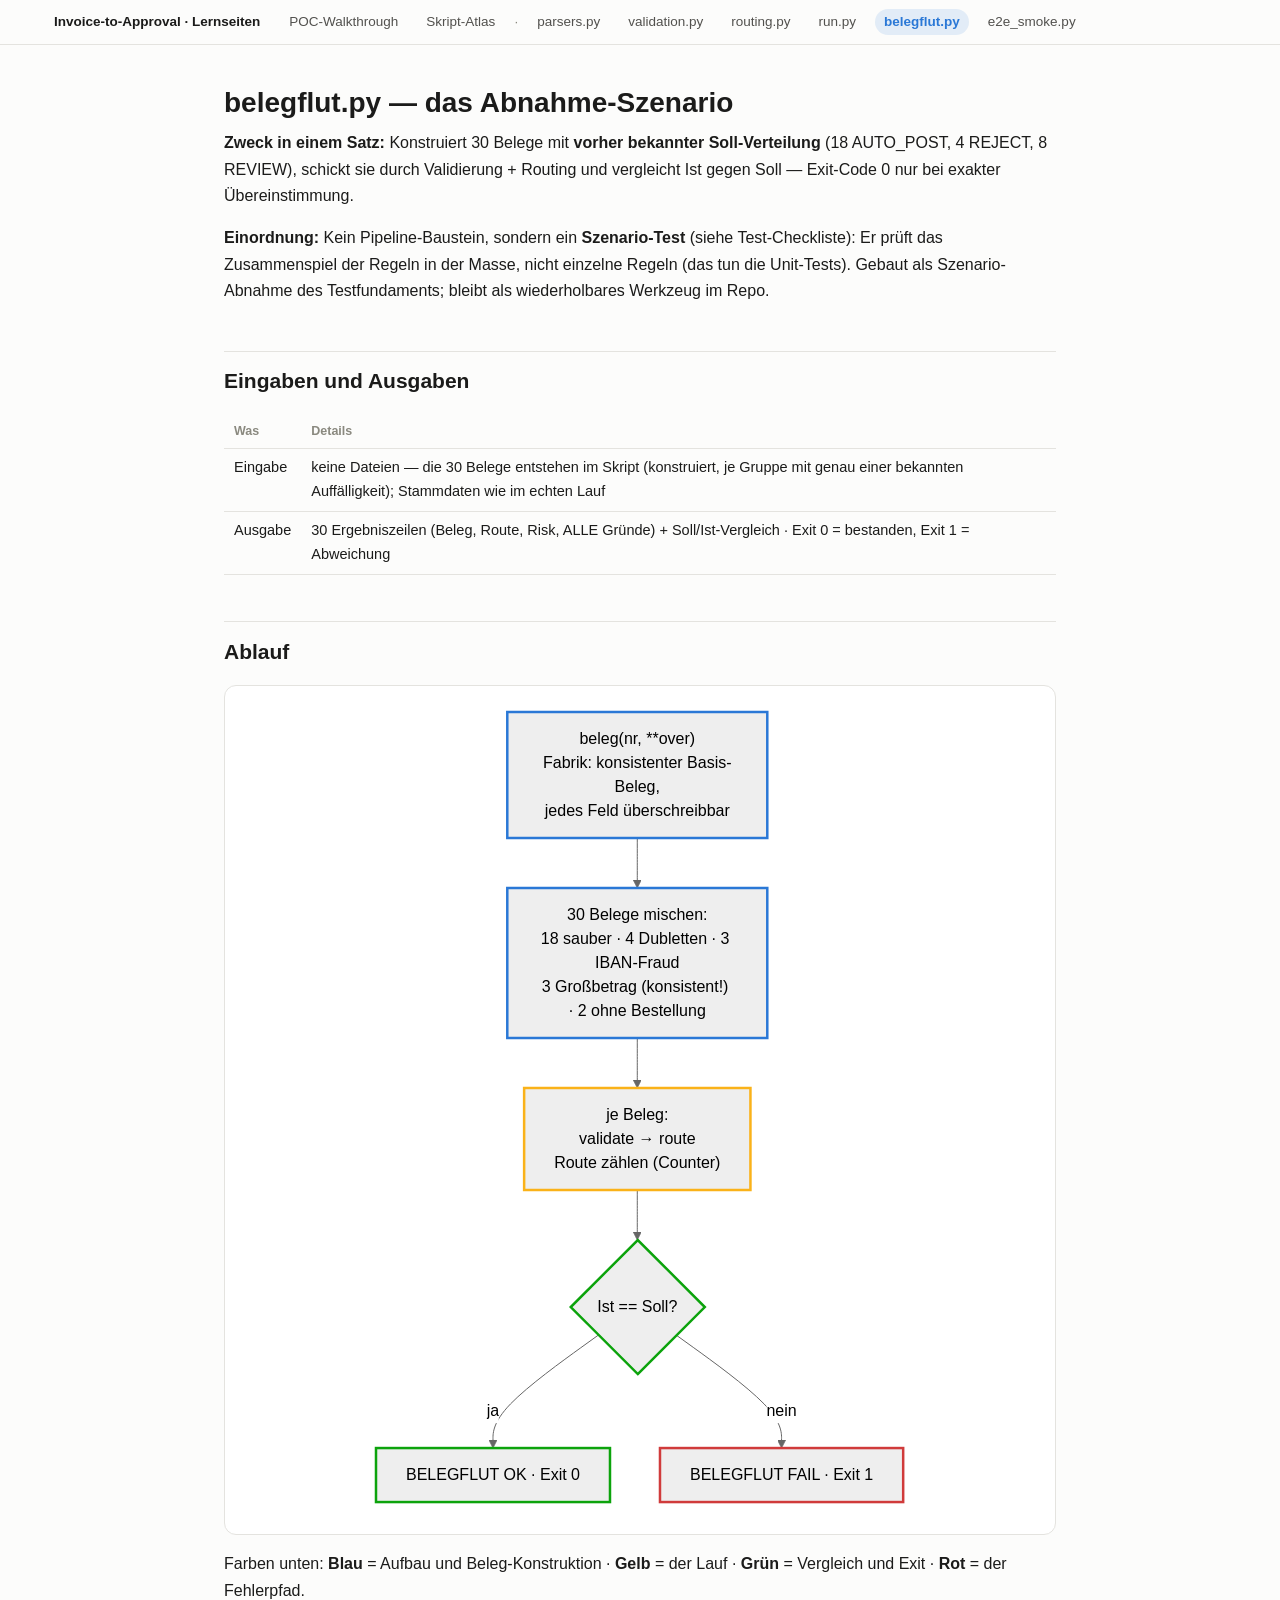
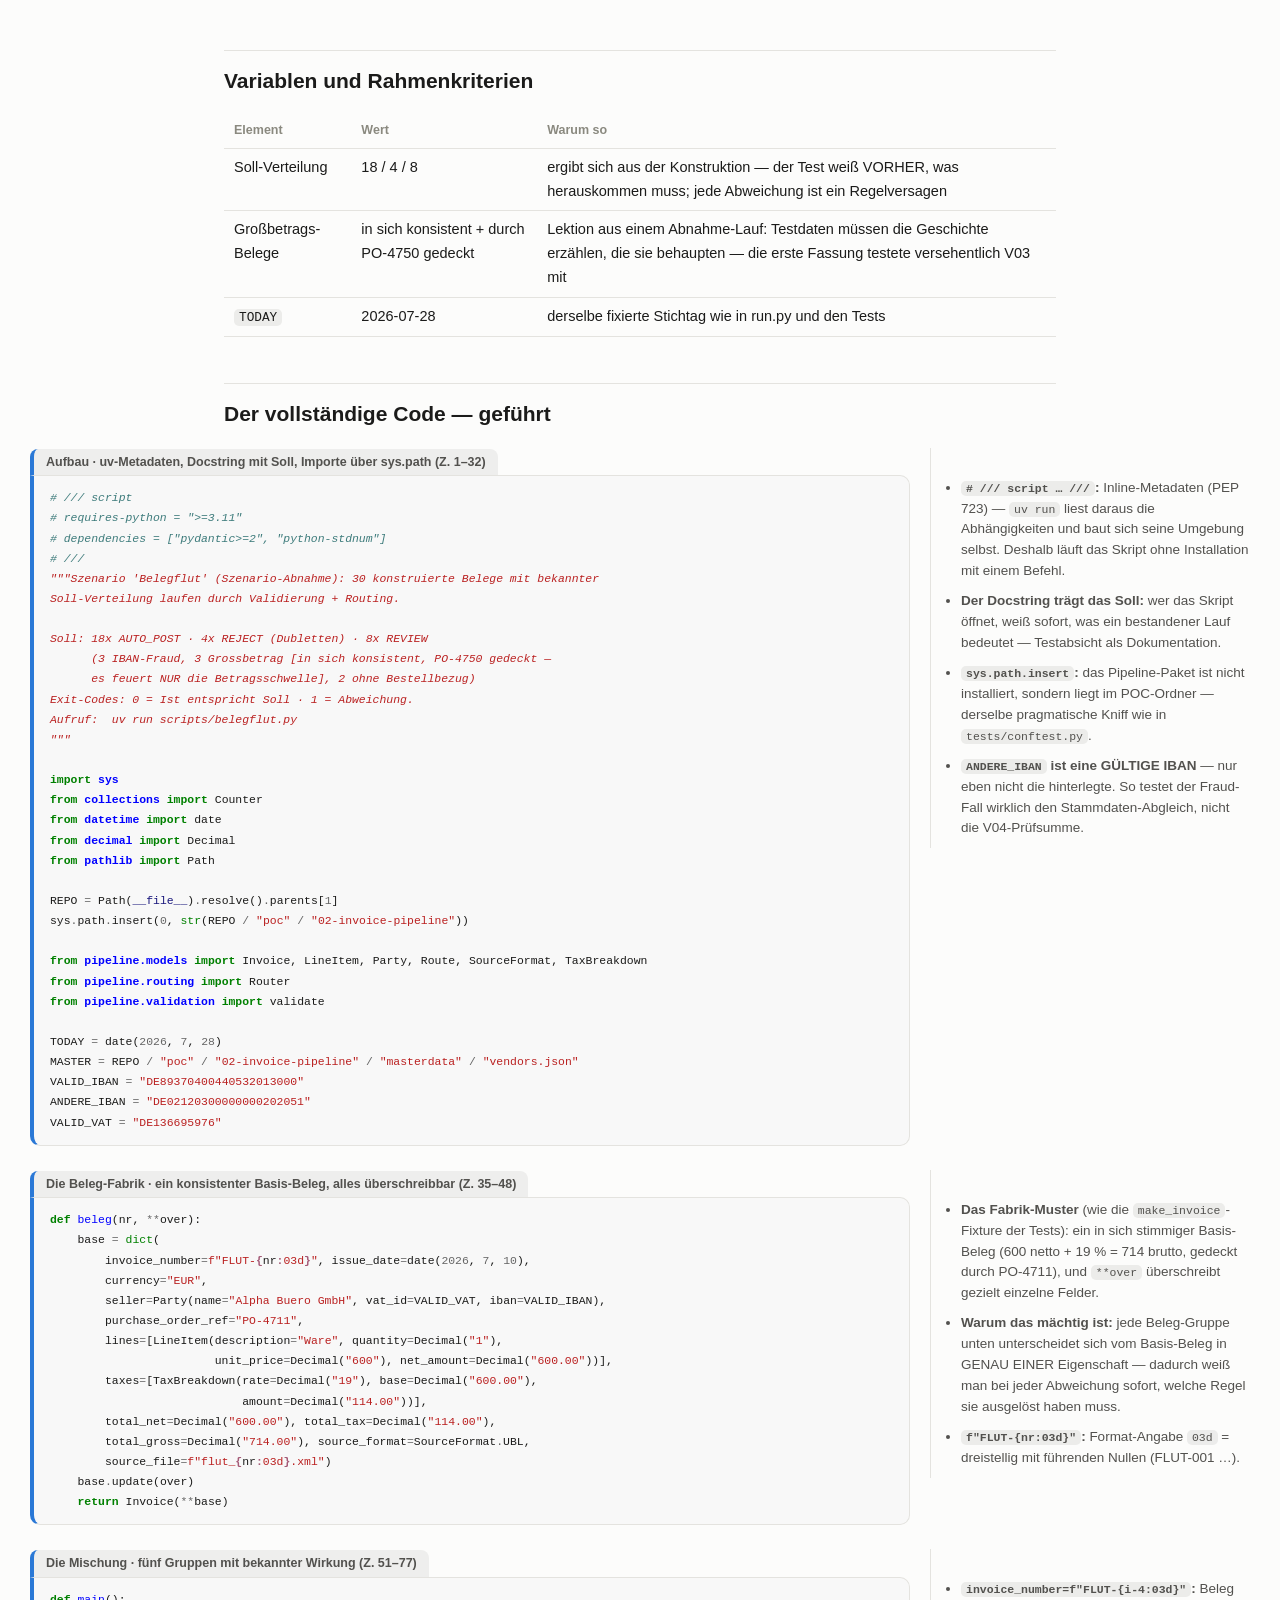
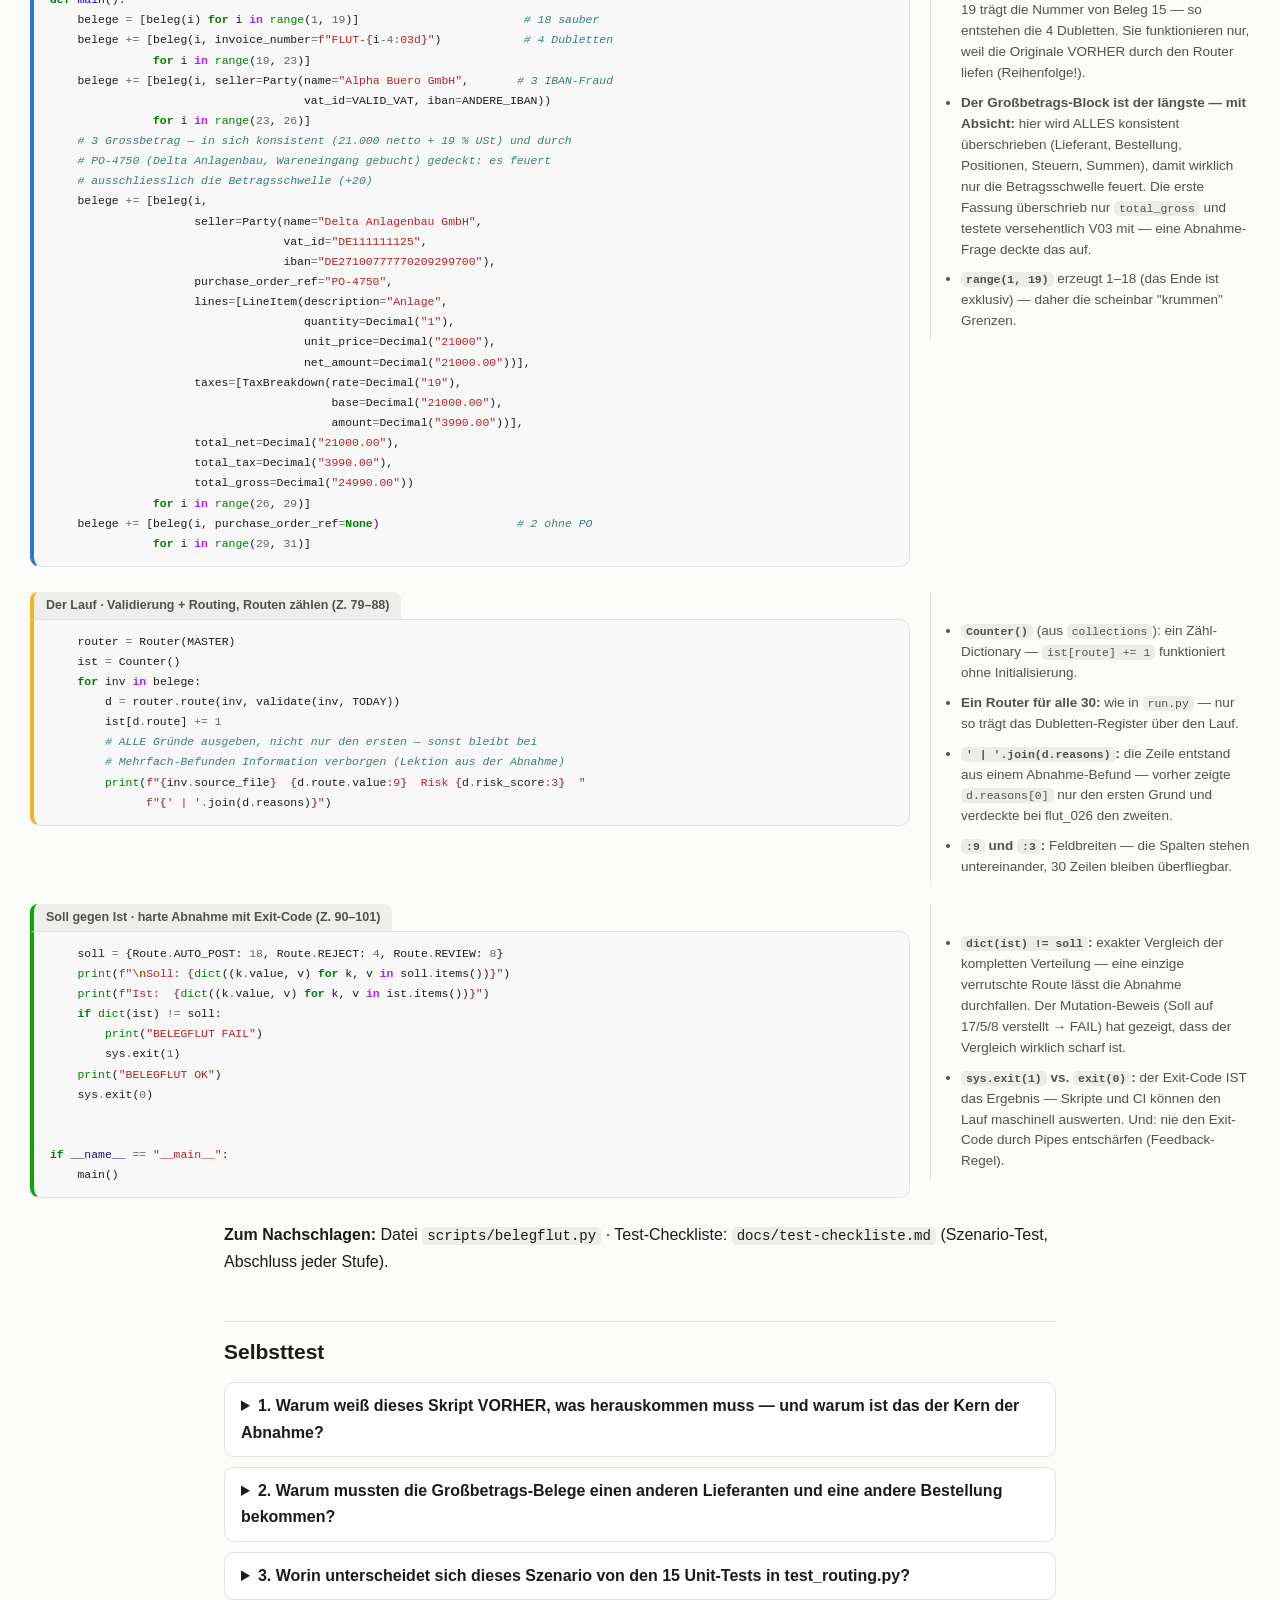
==== docs/atlas-belegflut.html @ 32631f58 "sync: Testfundament (33 Tests, Mutation-geprüft, V08, Belegflut, E2E-Smoke) + Lern-Portal (Walkthrou" ====
<!doctype html>
<html lang="de">
<head>
<meta charset="utf-8">
<meta name="viewport" content="width=device-width, initial-scale=1">
<title>belegflut.py — das Abnahme-Szenario</title>
<style>
  :root {
    color-scheme: light dark;
    --surface: #fcfcfb; --card: #ffffff; --line: #e4e3df;
    --ink: #1b1b1a; --ink-2: #52514e; --ink-3: #8a897f; --accent: #2a78d6;
  }
  @media (prefers-color-scheme: dark) {
    :root { --surface: #1a1a19; --card: #232322; --line: #3a3936;
             --ink: #f2f1ec; --ink-2: #c3c2b7; --ink-3: #8a897f; --accent: #3987e5; }
  }
  * { box-sizing: border-box; }
  body { margin: 0; background: var(--surface); color: var(--ink);
         font: 16px/1.65 -apple-system, "Segoe UI", Roboto, sans-serif; }
  .topnav { position: sticky; top: 0; z-index: 10; background: var(--surface);
    border-bottom: 1px solid var(--line); font-size: 13.5px; }
  .topnav .inner { max-width: 1220px; margin: 0 auto; padding: 9px 24px;
    display: flex; gap: 4px 10px; flex-wrap: wrap; align-items: center; }
  .topnav .brand { font-weight: 650; color: var(--ink); margin-right: 10px; }
  .topnav a { color: var(--ink-2); text-decoration: none; padding: 2px 9px;
    border-radius: 999px; }
  .topnav a:hover { background: color-mix(in oklab, var(--ink) 6%, transparent); }
  .topnav a.active { color: var(--accent); font-weight: 650;
    background: color-mix(in oklab, var(--accent) 12%, transparent); }
  .topnav .sep { color: var(--ink-3); }
  main { max-width: 880px; margin: 0 auto; padding: 40px 24px 80px; }
  h1 { font-size: 28px; line-height: 1.25; margin: 0 0 10px; }
  h2 { font-size: 21px; margin: 2.2em 0 .6em; padding-top: .6em;
        border-top: 1px solid var(--line); }
  h1 + p, h2 + p { margin-top: 0; }
  strong { font-weight: 650; }
  hr { border: 0; border-top: 1px solid var(--line); margin: 2em 0; }
  a { color: var(--accent); }
  code { font-family: ui-monospace, "SF Mono", Menlo, monospace; font-size: .88em;
         background: color-mix(in oklab, var(--ink) 7%, transparent);
         padding: 1px 5px; border-radius: 5px; }
  table { border-collapse: collapse; width: 100%; margin: 1em 0; font-size: 14.5px; }
  th { text-align: left; color: var(--ink-3); font-weight: 550; font-size: 12.5px; }
  th, td { padding: 7px 10px; border-bottom: 1px solid var(--line); vertical-align: top; }
  pre.mermaid { background: var(--card); border: 1px solid var(--line);
    border-radius: 12px; padding: 18px; text-align: center; overflow-x: auto; }
  pre.mermaid svg { max-width: none; } /* nicht herunterskalieren — Schrift bleibt lesbar */
  /* Syntax-Highlighting (Pygments) — hell/dunkel getrennt */
  pre { line-height: 125%; }
td.linenos .normal { color: inherit; background-color: transparent; padding-left: 5px; padding-right: 5px; }
span.linenos { color: inherit; background-color: transparent; padding-left: 5px; padding-right: 5px; }
td.linenos .special { color: #000000; background-color: #ffffc0; padding-left: 5px; padding-right: 5px; }
span.linenos.special { color: #000000; background-color: #ffffc0; padding-left: 5px; padding-right: 5px; }
.codehilite .hll { background-color: #ffffcc }
.codehilite { background: #f8f8f8; }
.codehilite .c { color: #3D7B7B; font-style: italic } /* Comment */
.codehilite .err { border: 1px solid #F00 } /* Error */
.codehilite .k { color: #008000; font-weight: bold } /* Keyword */
.codehilite .o { color: #666 } /* Operator */
.codehilite .ch { color: #3D7B7B; font-style: italic } /* Comment.Hashbang */
.codehilite .cm { color: #3D7B7B; font-style: italic } /* Comment.Multiline */
.codehilite .cp { color: #9C6500 } /* Comment.Preproc */
.codehilite .cpf { color: #3D7B7B; font-style: italic } /* Comment.PreprocFile */
.codehilite .c1 { color: #3D7B7B; font-style: italic } /* Comment.Single */
.codehilite .cs { color: #3D7B7B; font-style: italic } /* Comment.Special */
.codehilite .gd { color: #A00000 } /* Generic.Deleted */
.codehilite .ge { font-style: italic } /* Generic.Emph */
.codehilite .ges { font-weight: bold; font-style: italic } /* Generic.EmphStrong */
.codehilite .gr { color: #E40000 } /* Generic.Error */
.codehilite .gh { color: #000080; font-weight: bold } /* Generic.Heading */
.codehilite .gi { color: #008400 } /* Generic.Inserted */
.codehilite .go { color: #717171 } /* Generic.Output */
.codehilite .gp { color: #000080; font-weight: bold } /* Generic.Prompt */
.codehilite .gs { font-weight: bold } /* Generic.Strong */
.codehilite .gu { color: #800080; font-weight: bold } /* Generic.Subheading */
.codehilite .gt { color: #04D } /* Generic.Traceback */
.codehilite .kc { color: #008000; font-weight: bold } /* Keyword.Constant */
.codehilite .kd { color: #008000; font-weight: bold } /* Keyword.Declaration */
.codehilite .kn { color: #008000; font-weight: bold } /* Keyword.Namespace */
.codehilite .kp { color: #008000 } /* Keyword.Pseudo */
.codehilite .kr { color: #008000; font-weight: bold } /* Keyword.Reserved */
.codehilite .kt { color: #B00040 } /* Keyword.Type */
.codehilite .m { color: #666 } /* Literal.Number */
.codehilite .s { color: #BA2121 } /* Literal.String */
.codehilite .na { color: #687822 } /* Name.Attribute */
.codehilite .nb { color: #008000 } /* Name.Builtin */
.codehilite .nc { color: #00F; font-weight: bold } /* Name.Class */
.codehilite .no { color: #800 } /* Name.Constant */
.codehilite .nd { color: #A2F } /* Name.Decorator */
.codehilite .ni { color: #717171; font-weight: bold } /* Name.Entity */
.codehilite .ne { color: #CB3F38; font-weight: bold } /* Name.Exception */
.codehilite .nf { color: #00F } /* Name.Function */
.codehilite .nl { color: #767600 } /* Name.Label */
.codehilite .nn { color: #00F; font-weight: bold } /* Name.Namespace */
.codehilite .nt { color: #008000; font-weight: bold } /* Name.Tag */
.codehilite .nv { color: #19177C } /* Name.Variable */
.codehilite .ow { color: #A2F; font-weight: bold } /* Operator.Word */
.codehilite .w { color: #BBB } /* Text.Whitespace */
.codehilite .mb { color: #666 } /* Literal.Number.Bin */
.codehilite .mf { color: #666 } /* Literal.Number.Float */
.codehilite .mh { color: #666 } /* Literal.Number.Hex */
.codehilite .mi { color: #666 } /* Literal.Number.Integer */
.codehilite .mo { color: #666 } /* Literal.Number.Oct */
.codehilite .sa { color: #BA2121 } /* Literal.String.Affix */
.codehilite .sb { color: #BA2121 } /* Literal.String.Backtick */
.codehilite .sc { color: #BA2121 } /* Literal.String.Char */
.codehilite .dl { color: #BA2121 } /* Literal.String.Delimiter */
.codehilite .sd { color: #BA2121; font-style: italic } /* Literal.String.Doc */
.codehilite .s2 { color: #BA2121 } /* Literal.String.Double */
.codehilite .se { color: #AA5D1F; font-weight: bold } /* Literal.String.Escape */
.codehilite .sh { color: #BA2121 } /* Literal.String.Heredoc */
.codehilite .si { color: #A45A77; font-weight: bold } /* Literal.String.Interpol */
.codehilite .sx { color: #008000 } /* Literal.String.Other */
.codehilite .sr { color: #A45A77 } /* Literal.String.Regex */
.codehilite .s1 { color: #BA2121 } /* Literal.String.Single */
.codehilite .ss { color: #19177C } /* Literal.String.Symbol */
.codehilite .bp { color: #008000 } /* Name.Builtin.Pseudo */
.codehilite .fm { color: #00F } /* Name.Function.Magic */
.codehilite .vc { color: #19177C } /* Name.Variable.Class */
.codehilite .vg { color: #19177C } /* Name.Variable.Global */
.codehilite .vi { color: #19177C } /* Name.Variable.Instance */
.codehilite .vm { color: #19177C } /* Name.Variable.Magic */
.codehilite .il { color: #666 } /* Literal.Number.Integer.Long */
  @media (prefers-color-scheme: dark) { pre { line-height: 125%; }
td.linenos .normal { color: inherit; background-color: transparent; padding-left: 5px; padding-right: 5px; }
span.linenos { color: inherit; background-color: transparent; padding-left: 5px; padding-right: 5px; }
td.linenos .special { color: #000000; background-color: #ffffc0; padding-left: 5px; padding-right: 5px; }
span.linenos.special { color: #000000; background-color: #ffffc0; padding-left: 5px; padding-right: 5px; }
.codehilite .hll { background-color: #49483e }
.codehilite { background: #272822; color: #F8F8F2 }
.codehilite .c { color: #959077 } /* Comment */
.codehilite .err { color: #ED007E; background-color: #1E0010 } /* Error */
.codehilite .esc { color: #F8F8F2 } /* Escape */
.codehilite .g { color: #F8F8F2 } /* Generic */
.codehilite .k { color: #66D9EF } /* Keyword */
.codehilite .l { color: #AE81FF } /* Literal */
.codehilite .n { color: #F8F8F2 } /* Name */
.codehilite .o { color: #FF4689 } /* Operator */
.codehilite .x { color: #F8F8F2 } /* Other */
.codehilite .p { color: #F8F8F2 } /* Punctuation */
.codehilite .ch { color: #959077 } /* Comment.Hashbang */
.codehilite .cm { color: #959077 } /* Comment.Multiline */
.codehilite .cp { color: #959077 } /* Comment.Preproc */
.codehilite .cpf { color: #959077 } /* Comment.PreprocFile */
.codehilite .c1 { color: #959077 } /* Comment.Single */
.codehilite .cs { color: #959077 } /* Comment.Special */
.codehilite .gd { color: #FF4689 } /* Generic.Deleted */
.codehilite .ge { color: #F8F8F2; font-style: italic } /* Generic.Emph */
.codehilite .ges { color: #F8F8F2; font-weight: bold; font-style: italic } /* Generic.EmphStrong */
.codehilite .gr { color: #F8F8F2 } /* Generic.Error */
.codehilite .gh { color: #F8F8F2 } /* Generic.Heading */
.codehilite .gi { color: #A6E22E } /* Generic.Inserted */
.codehilite .go { color: #66D9EF } /* Generic.Output */
.codehilite .gp { color: #FF4689; font-weight: bold } /* Generic.Prompt */
.codehilite .gs { color: #F8F8F2; font-weight: bold } /* Generic.Strong */
.codehilite .gu { color: #959077 } /* Generic.Subheading */
.codehilite .gt { color: #F8F8F2 } /* Generic.Traceback */
.codehilite .kc { color: #66D9EF } /* Keyword.Constant */
.codehilite .kd { color: #66D9EF } /* Keyword.Declaration */
.codehilite .kn { color: #FF4689 } /* Keyword.Namespace */
.codehilite .kp { color: #66D9EF } /* Keyword.Pseudo */
.codehilite .kr { color: #66D9EF } /* Keyword.Reserved */
.codehilite .kt { color: #66D9EF } /* Keyword.Type */
.codehilite .ld { color: #E6DB74 } /* Literal.Date */
.codehilite .m { color: #AE81FF } /* Literal.Number */
.codehilite .s { color: #E6DB74 } /* Literal.String */
.codehilite .na { color: #A6E22E } /* Name.Attribute */
.codehilite .nb { color: #F8F8F2 } /* Name.Builtin */
.codehilite .nc { color: #A6E22E } /* Name.Class */
.codehilite .no { color: #66D9EF } /* Name.Constant */
.codehilite .nd { color: #A6E22E } /* Name.Decorator */
.codehilite .ni { color: #F8F8F2 } /* Name.Entity */
.codehilite .ne { color: #A6E22E } /* Name.Exception */
.codehilite .nf { color: #A6E22E } /* Name.Function */
.codehilite .nl { color: #F8F8F2 } /* Name.Label */
.codehilite .nn { color: #F8F8F2 } /* Name.Namespace */
.codehilite .nx { color: #A6E22E } /* Name.Other */
.codehilite .py { color: #F8F8F2 } /* Name.Property */
.codehilite .nt { color: #FF4689 } /* Name.Tag */
.codehilite .nv { color: #F8F8F2 } /* Name.Variable */
.codehilite .ow { color: #FF4689 } /* Operator.Word */
.codehilite .pm { color: #F8F8F2 } /* Punctuation.Marker */
.codehilite .w { color: #F8F8F2 } /* Text.Whitespace */
.codehilite .mb { color: #AE81FF } /* Literal.Number.Bin */
.codehilite .mf { color: #AE81FF } /* Literal.Number.Float */
.codehilite .mh { color: #AE81FF } /* Literal.Number.Hex */
.codehilite .mi { color: #AE81FF } /* Literal.Number.Integer */
.codehilite .mo { color: #AE81FF } /* Literal.Number.Oct */
.codehilite .sa { color: #E6DB74 } /* Literal.String.Affix */
.codehilite .sb { color: #E6DB74 } /* Literal.String.Backtick */
.codehilite .sc { color: #E6DB74 } /* Literal.String.Char */
.codehilite .dl { color: #E6DB74 } /* Literal.String.Delimiter */
.codehilite .sd { color: #E6DB74 } /* Literal.String.Doc */
.codehilite .s2 { color: #E6DB74 } /* Literal.String.Double */
.codehilite .se { color: #AE81FF } /* Literal.String.Escape */
.codehilite .sh { color: #E6DB74 } /* Literal.String.Heredoc */
.codehilite .si { color: #E6DB74 } /* Literal.String.Interpol */
.codehilite .sx { color: #E6DB74 } /* Literal.String.Other */
.codehilite .sr { color: #E6DB74 } /* Literal.String.Regex */
.codehilite .s1 { color: #E6DB74 } /* Literal.String.Single */
.codehilite .ss { color: #E6DB74 } /* Literal.String.Symbol */
.codehilite .bp { color: #F8F8F2 } /* Name.Builtin.Pseudo */
.codehilite .fm { color: #A6E22E } /* Name.Function.Magic */
.codehilite .vc { color: #F8F8F2 } /* Name.Variable.Class */
.codehilite .vg { color: #F8F8F2 } /* Name.Variable.Global */
.codehilite .vi { color: #F8F8F2 } /* Name.Variable.Instance */
.codehilite .vm { color: #F8F8F2 } /* Name.Variable.Magic */
.codehilite .il { color: #AE81FF } /* Literal.Number.Integer.Long */ }
  .codehilite { border: 1px solid var(--line); border-radius: 10px;
    overflow-x: auto; margin: 0 0 8px; }
  .codehilite pre { margin: 0; padding: 12px 16px;
    font: 13px/1.55 ui-monospace, "SF Mono", Menlo, monospace; }
  .codehilite code { background: transparent; padding: 0; } /* Inline-code-Stil neutralisieren */
  /* Farb-Labels: verbinden Code-Abschnitte mit den Diagramm-Blöcken */
  .codeblock-label { display: inline-block; font-size: 12.5px; font-weight: 600;
    padding: 3px 12px; margin: 16px 0 0; border-radius: 8px 8px 0 0;
    background: color-mix(in oklab, var(--ink) 6%, transparent);
    color: var(--ink-2); border-left: 4px solid var(--ink-3); }
  .codeblock-label + .codehilite { border-top-left-radius: 0; }
  .codeblock-label[data-tone="blau"] { border-left-color: #2a78d6; }
  .codeblock-label[data-tone="rot"] { border-left-color: #d03b3b; }
  .codeblock-label[data-tone="gelb"] { border-left-color: #fab219; }
  .codeblock-label[data-tone="gruen"] { border-left-color: #0ca30c; }
  .codeblock-label[data-tone="blau"] + .codehilite { border-left: 4px solid #2a78d6; }
  .codeblock-label[data-tone="rot"] + .codehilite { border-left: 4px solid #d03b3b; }
  .codeblock-label[data-tone="gelb"] + .codehilite { border-left: 4px solid #fab219; }
  .codeblock-label[data-tone="gruen"] + .codehilite { border-left: 4px solid #0ca30c; }
  /* Zweispaltige Code-Ansicht: Code links, Erklärnotizen rechts daneben.
     Bricht aus der Textspalte aus (breiter als main), damit der Code Platz hat. */
  .code-row { display: grid; grid-template-columns: minmax(0, 1fr) 320px;
    gap: 0 20px; align-items: start; margin: 16px 0 8px;
    width: min(1220px, calc(100vw - 48px));
    position: relative; left: 50%; transform: translateX(-50%); }
  .code-row .codeblock-label { margin-top: 0; }
  .code-notes { font-size: 13.5px; color: var(--ink-2); line-height: 1.55;
    padding: 30px 0 0 14px; border-left: 1px solid var(--line); }
  .code-notes ul { margin: 0; padding-left: 16px; }
  .code-notes li { margin: 0 0 9px; }
  .code-notes code { font-size: .85em; }
  @media (max-width: 1000px) {
    .code-row { grid-template-columns: 1fr; width: auto; left: 0; transform: none; }
    .code-notes { padding: 6px 0 0; border-left: 0; }
  }
  details { background: var(--card); border: 1px solid var(--line);
    border-radius: 10px; padding: 10px 16px; margin: 10px 0; }
  details summary { cursor: pointer; font-weight: 550; }
  details[open] summary { margin-bottom: 6px; color: var(--accent); }
  blockquote { border-left: 3px solid var(--accent); margin: 1em 0;
    padding: 2px 0 2px 14px; color: var(--ink-2); }
  li { margin: .25em 0; }
  @media print {
    body { background: #fff; color: #000; font-size: 12px; }
    .topnav { display: none; }
    .code-row { width: auto; left: 0; transform: none; }
    details { break-inside: avoid; } details:not([open]) summary ~ * { display: block; }
    pre.mermaid { break-inside: avoid; border: 1px solid #ccc; }
    h2 { break-after: avoid; }
  }
</style>
</head>
<body>
<nav class="topnav"><div class="inner"><span class="brand">Invoice-to-Approval · Lernseiten</span><a href="poc-walkthrough.html">POC-Walkthrough</a><a href="skript-atlas.html">Skript-Atlas</a><span class="sep" aria-hidden="true">·</span><a href="atlas-parsers.html">parsers.py</a><a href="atlas-validation.html">validation.py</a><a href="atlas-routing.html">routing.py</a><a href="atlas-run.html">run.py</a><a href="atlas-belegflut.html" class="active">belegflut.py</a><a href="atlas-e2e-smoke.html">e2e_smoke.py</a></div></nav>
<main>
<h1>belegflut.py — das Abnahme-Szenario</h1>
<p><strong>Zweck in einem Satz:</strong> Konstruiert 30 Belege mit <strong>vorher bekannter
Soll-Verteilung</strong> (18 AUTO_POST, 4 REJECT, 8 REVIEW), schickt sie durch
Validierung + Routing und vergleicht Ist gegen Soll — Exit-Code 0 nur bei
exakter Übereinstimmung.</p>
<p><strong>Einordnung:</strong> Kein Pipeline-Baustein, sondern ein <strong>Szenario-Test</strong> (siehe
Test-Checkliste): Er prüft das Zusammenspiel der Regeln in der Masse, nicht
einzelne Regeln (das tun die Unit-Tests). Gebaut als Szenario-Abnahme des
Testfundaments; bleibt als wiederholbares Werkzeug im Repo.</p>
<h2>Eingaben und Ausgaben</h2>
<table>
<thead>
<tr>
<th>Was</th>
<th>Details</th>
</tr>
</thead>
<tbody>
<tr>
<td>Eingabe</td>
<td>keine Dateien — die 30 Belege entstehen im Skript (konstruiert, je Gruppe mit genau einer bekannten Auffälligkeit); Stammdaten wie im echten Lauf</td>
</tr>
<tr>
<td>Ausgabe</td>
<td>30 Ergebniszeilen (Beleg, Route, Risk, ALLE Gründe) + Soll/Ist-Vergleich · Exit 0 = bestanden, Exit 1 = Abweichung</td>
</tr>
</tbody>
</table>
<h2>Ablauf</h2>
<pre class="mermaid">flowchart TD
    A["beleg(nr, **over)<br/>Fabrik: konsistenter Basis-Beleg,<br/>jedes Feld überschreibbar"] --> B["30 Belege mischen:<br/>18 sauber · 4 Dubletten · 3 IBAN-Fraud<br/>3 Großbetrag (konsistent!) · 2 ohne Bestellung"]
    B --> C["je Beleg:<br/>validate → route<br/>Route zählen (Counter)"]
    C --> D{"Ist == Soll?"}
    D -->|ja| OK["BELEGFLUT OK · Exit 0"]
    D -->|nein| FAIL["BELEGFLUT FAIL · Exit 1"]
    classDef setup stroke:#2a78d6,stroke-width:2.5px
    classDef arbeit stroke:#fab219,stroke-width:2.5px
    classDef out stroke:#0ca30c,stroke-width:2.5px
    classDef bad stroke:#d03b3b,stroke-width:2.5px
    class A,B setup
    class C arbeit
    class D,OK out
    class FAIL bad
</pre>
<p>Farben unten: <strong>Blau</strong> = Aufbau und Beleg-Konstruktion · <strong>Gelb</strong> = der Lauf ·
<strong>Grün</strong> = Vergleich und Exit · <strong>Rot</strong> = der Fehlerpfad.</p>
<h2>Variablen und Rahmenkriterien</h2>
<table>
<thead>
<tr>
<th>Element</th>
<th>Wert</th>
<th>Warum so</th>
</tr>
</thead>
<tbody>
<tr>
<td>Soll-Verteilung</td>
<td>18 / 4 / 8</td>
<td>ergibt sich aus der Konstruktion — der Test weiß VORHER, was herauskommen muss; jede Abweichung ist ein Regelversagen</td>
</tr>
<tr>
<td>Großbetrags-Belege</td>
<td>in sich konsistent + durch PO-4750 gedeckt</td>
<td>Lektion aus einem Abnahme-Lauf: Testdaten müssen die Geschichte erzählen, die sie behaupten — die erste Fassung testete versehentlich V03 mit</td>
</tr>
<tr>
<td><code>TODAY</code></td>
<td>2026-07-28</td>
<td>derselbe fixierte Stichtag wie in run.py und den Tests</td>
</tr>
</tbody>
</table>
<h2>Der vollständige Code — geführt</h2>
<div class="code-row">
<div class="code-col">
<div class="codeblock-label" data-tone="blau">Aufbau · uv-Metadaten, Docstring mit Soll, Importe über sys.path (Z. 1–32)</div>
<div class="codehilite"><pre><span></span><code><span class="c1"># /// script</span>
<span class="c1"># requires-python = &quot;&gt;=3.11&quot;</span>
<span class="c1"># dependencies = [&quot;pydantic&gt;=2&quot;, &quot;python-stdnum&quot;]</span>
<span class="c1"># ///</span>
<span class="sd">&quot;&quot;&quot;Szenario &#39;Belegflut&#39; (Szenario-Abnahme): 30 konstruierte Belege mit bekannter</span>
<span class="sd">Soll-Verteilung laufen durch Validierung + Routing.</span>

<span class="sd">Soll: 18x AUTO_POST · 4x REJECT (Dubletten) · 8x REVIEW</span>
<span class="sd">      (3 IBAN-Fraud, 3 Grossbetrag [in sich konsistent, PO-4750 gedeckt —</span>
<span class="sd">      es feuert NUR die Betragsschwelle], 2 ohne Bestellbezug)</span>
<span class="sd">Exit-Codes: 0 = Ist entspricht Soll · 1 = Abweichung.</span>
<span class="sd">Aufruf:  uv run scripts/belegflut.py</span>
<span class="sd">&quot;&quot;&quot;</span>

<span class="kn">import</span><span class="w"> </span><span class="nn">sys</span>
<span class="kn">from</span><span class="w"> </span><span class="nn">collections</span><span class="w"> </span><span class="kn">import</span> <span class="n">Counter</span>
<span class="kn">from</span><span class="w"> </span><span class="nn">datetime</span><span class="w"> </span><span class="kn">import</span> <span class="n">date</span>
<span class="kn">from</span><span class="w"> </span><span class="nn">decimal</span><span class="w"> </span><span class="kn">import</span> <span class="n">Decimal</span>
<span class="kn">from</span><span class="w"> </span><span class="nn">pathlib</span><span class="w"> </span><span class="kn">import</span> <span class="n">Path</span>

<span class="n">REPO</span> <span class="o">=</span> <span class="n">Path</span><span class="p">(</span><span class="vm">__file__</span><span class="p">)</span><span class="o">.</span><span class="n">resolve</span><span class="p">()</span><span class="o">.</span><span class="n">parents</span><span class="p">[</span><span class="mi">1</span><span class="p">]</span>
<span class="n">sys</span><span class="o">.</span><span class="n">path</span><span class="o">.</span><span class="n">insert</span><span class="p">(</span><span class="mi">0</span><span class="p">,</span> <span class="nb">str</span><span class="p">(</span><span class="n">REPO</span> <span class="o">/</span> <span class="s2">&quot;poc&quot;</span> <span class="o">/</span> <span class="s2">&quot;02-invoice-pipeline&quot;</span><span class="p">))</span>

<span class="kn">from</span><span class="w"> </span><span class="nn">pipeline.models</span><span class="w"> </span><span class="kn">import</span> <span class="n">Invoice</span><span class="p">,</span> <span class="n">LineItem</span><span class="p">,</span> <span class="n">Party</span><span class="p">,</span> <span class="n">Route</span><span class="p">,</span> <span class="n">SourceFormat</span><span class="p">,</span> <span class="n">TaxBreakdown</span>
<span class="kn">from</span><span class="w"> </span><span class="nn">pipeline.routing</span><span class="w"> </span><span class="kn">import</span> <span class="n">Router</span>
<span class="kn">from</span><span class="w"> </span><span class="nn">pipeline.validation</span><span class="w"> </span><span class="kn">import</span> <span class="n">validate</span>

<span class="n">TODAY</span> <span class="o">=</span> <span class="n">date</span><span class="p">(</span><span class="mi">2026</span><span class="p">,</span> <span class="mi">7</span><span class="p">,</span> <span class="mi">28</span><span class="p">)</span>
<span class="n">MASTER</span> <span class="o">=</span> <span class="n">REPO</span> <span class="o">/</span> <span class="s2">&quot;poc&quot;</span> <span class="o">/</span> <span class="s2">&quot;02-invoice-pipeline&quot;</span> <span class="o">/</span> <span class="s2">&quot;masterdata&quot;</span> <span class="o">/</span> <span class="s2">&quot;vendors.json&quot;</span>
<span class="n">VALID_IBAN</span> <span class="o">=</span> <span class="s2">&quot;DE89370400440532013000&quot;</span>
<span class="n">ANDERE_IBAN</span> <span class="o">=</span> <span class="s2">&quot;DE02120300000000202051&quot;</span>
<span class="n">VALID_VAT</span> <span class="o">=</span> <span class="s2">&quot;DE136695976&quot;</span>
</code></pre></div>

</div>
<aside class="code-notes">
<ul>
<li><strong><code># /// script … ///</code>:</strong> Inline-Metadaten (PEP 723) — <code>uv run</code> liest
  daraus die Abhängigkeiten und baut sich seine Umgebung selbst. Deshalb
  läuft das Skript ohne Installation mit einem Befehl.</li>
<li><strong>Der Docstring trägt das Soll:</strong> wer das Skript öffnet, weiß sofort, was
  ein bestandener Lauf bedeutet — Testabsicht als Dokumentation.</li>
<li><strong><code>sys.path.insert</code>:</strong> das Pipeline-Paket ist nicht installiert, sondern
  liegt im POC-Ordner — derselbe pragmatische Kniff wie in
  <code>tests/conftest.py</code>.</li>
<li><strong><code>ANDERE_IBAN</code> ist eine GÜLTIGE IBAN</strong> — nur eben nicht die hinterlegte.
  So testet der Fraud-Fall wirklich den Stammdaten-Abgleich, nicht die
  V04-Prüfsumme.</li>
</ul>
</aside>
</div>
<div class="code-row">
<div class="code-col">
<div class="codeblock-label" data-tone="blau">Die Beleg-Fabrik · ein konsistenter Basis-Beleg, alles überschreibbar (Z. 35–48)</div>
<div class="codehilite"><pre><span></span><code><span class="k">def</span><span class="w"> </span><span class="nf">beleg</span><span class="p">(</span><span class="n">nr</span><span class="p">,</span> <span class="o">**</span><span class="n">over</span><span class="p">):</span>
    <span class="n">base</span> <span class="o">=</span> <span class="nb">dict</span><span class="p">(</span>
        <span class="n">invoice_number</span><span class="o">=</span><span class="sa">f</span><span class="s2">&quot;FLUT-</span><span class="si">{</span><span class="n">nr</span><span class="si">:</span><span class="s2">03d</span><span class="si">}</span><span class="s2">&quot;</span><span class="p">,</span> <span class="n">issue_date</span><span class="o">=</span><span class="n">date</span><span class="p">(</span><span class="mi">2026</span><span class="p">,</span> <span class="mi">7</span><span class="p">,</span> <span class="mi">10</span><span class="p">),</span>
        <span class="n">currency</span><span class="o">=</span><span class="s2">&quot;EUR&quot;</span><span class="p">,</span>
        <span class="n">seller</span><span class="o">=</span><span class="n">Party</span><span class="p">(</span><span class="n">name</span><span class="o">=</span><span class="s2">&quot;Alpha Buero GmbH&quot;</span><span class="p">,</span> <span class="n">vat_id</span><span class="o">=</span><span class="n">VALID_VAT</span><span class="p">,</span> <span class="n">iban</span><span class="o">=</span><span class="n">VALID_IBAN</span><span class="p">),</span>
        <span class="n">purchase_order_ref</span><span class="o">=</span><span class="s2">&quot;PO-4711&quot;</span><span class="p">,</span>
        <span class="n">lines</span><span class="o">=</span><span class="p">[</span><span class="n">LineItem</span><span class="p">(</span><span class="n">description</span><span class="o">=</span><span class="s2">&quot;Ware&quot;</span><span class="p">,</span> <span class="n">quantity</span><span class="o">=</span><span class="n">Decimal</span><span class="p">(</span><span class="s2">&quot;1&quot;</span><span class="p">),</span>
                        <span class="n">unit_price</span><span class="o">=</span><span class="n">Decimal</span><span class="p">(</span><span class="s2">&quot;600&quot;</span><span class="p">),</span> <span class="n">net_amount</span><span class="o">=</span><span class="n">Decimal</span><span class="p">(</span><span class="s2">&quot;600.00&quot;</span><span class="p">))],</span>
        <span class="n">taxes</span><span class="o">=</span><span class="p">[</span><span class="n">TaxBreakdown</span><span class="p">(</span><span class="n">rate</span><span class="o">=</span><span class="n">Decimal</span><span class="p">(</span><span class="s2">&quot;19&quot;</span><span class="p">),</span> <span class="n">base</span><span class="o">=</span><span class="n">Decimal</span><span class="p">(</span><span class="s2">&quot;600.00&quot;</span><span class="p">),</span>
                            <span class="n">amount</span><span class="o">=</span><span class="n">Decimal</span><span class="p">(</span><span class="s2">&quot;114.00&quot;</span><span class="p">))],</span>
        <span class="n">total_net</span><span class="o">=</span><span class="n">Decimal</span><span class="p">(</span><span class="s2">&quot;600.00&quot;</span><span class="p">),</span> <span class="n">total_tax</span><span class="o">=</span><span class="n">Decimal</span><span class="p">(</span><span class="s2">&quot;114.00&quot;</span><span class="p">),</span>
        <span class="n">total_gross</span><span class="o">=</span><span class="n">Decimal</span><span class="p">(</span><span class="s2">&quot;714.00&quot;</span><span class="p">),</span> <span class="n">source_format</span><span class="o">=</span><span class="n">SourceFormat</span><span class="o">.</span><span class="n">UBL</span><span class="p">,</span>
        <span class="n">source_file</span><span class="o">=</span><span class="sa">f</span><span class="s2">&quot;flut_</span><span class="si">{</span><span class="n">nr</span><span class="si">:</span><span class="s2">03d</span><span class="si">}</span><span class="s2">.xml&quot;</span><span class="p">)</span>
    <span class="n">base</span><span class="o">.</span><span class="n">update</span><span class="p">(</span><span class="n">over</span><span class="p">)</span>
    <span class="k">return</span> <span class="n">Invoice</span><span class="p">(</span><span class="o">**</span><span class="n">base</span><span class="p">)</span>
</code></pre></div>

</div>
<aside class="code-notes">
<ul>
<li><strong>Das Fabrik-Muster</strong> (wie die <code>make_invoice</code>-Fixture der Tests): ein in
  sich stimmiger Basis-Beleg (600 netto + 19 % = 714 brutto, gedeckt durch
  PO-4711), und <code>**over</code> überschreibt gezielt einzelne Felder.</li>
<li><strong>Warum das mächtig ist:</strong> jede Beleg-Gruppe unten unterscheidet sich vom
  Basis-Beleg in GENAU EINER Eigenschaft — dadurch weiß man bei jeder
  Abweichung sofort, welche Regel sie ausgelöst haben muss.</li>
<li><strong><code>f"FLUT-{nr:03d}"</code>:</strong> Format-Angabe <code>03d</code> = dreistellig mit führenden
  Nullen (FLUT-001 …).</li>
</ul>
</aside>
</div>
<div class="code-row">
<div class="code-col">
<div class="codeblock-label" data-tone="blau">Die Mischung · fünf Gruppen mit bekannter Wirkung (Z. 51–77)</div>
<div class="codehilite"><pre><span></span><code><span class="k">def</span><span class="w"> </span><span class="nf">main</span><span class="p">():</span>
    <span class="n">belege</span> <span class="o">=</span> <span class="p">[</span><span class="n">beleg</span><span class="p">(</span><span class="n">i</span><span class="p">)</span> <span class="k">for</span> <span class="n">i</span> <span class="ow">in</span> <span class="nb">range</span><span class="p">(</span><span class="mi">1</span><span class="p">,</span> <span class="mi">19</span><span class="p">)]</span>                        <span class="c1"># 18 sauber</span>
    <span class="n">belege</span> <span class="o">+=</span> <span class="p">[</span><span class="n">beleg</span><span class="p">(</span><span class="n">i</span><span class="p">,</span> <span class="n">invoice_number</span><span class="o">=</span><span class="sa">f</span><span class="s2">&quot;FLUT-</span><span class="si">{</span><span class="n">i</span><span class="o">-</span><span class="mi">4</span><span class="si">:</span><span class="s2">03d</span><span class="si">}</span><span class="s2">&quot;</span><span class="p">)</span>            <span class="c1"># 4 Dubletten</span>
               <span class="k">for</span> <span class="n">i</span> <span class="ow">in</span> <span class="nb">range</span><span class="p">(</span><span class="mi">19</span><span class="p">,</span> <span class="mi">23</span><span class="p">)]</span>
    <span class="n">belege</span> <span class="o">+=</span> <span class="p">[</span><span class="n">beleg</span><span class="p">(</span><span class="n">i</span><span class="p">,</span> <span class="n">seller</span><span class="o">=</span><span class="n">Party</span><span class="p">(</span><span class="n">name</span><span class="o">=</span><span class="s2">&quot;Alpha Buero GmbH&quot;</span><span class="p">,</span>       <span class="c1"># 3 IBAN-Fraud</span>
                                     <span class="n">vat_id</span><span class="o">=</span><span class="n">VALID_VAT</span><span class="p">,</span> <span class="n">iban</span><span class="o">=</span><span class="n">ANDERE_IBAN</span><span class="p">))</span>
               <span class="k">for</span> <span class="n">i</span> <span class="ow">in</span> <span class="nb">range</span><span class="p">(</span><span class="mi">23</span><span class="p">,</span> <span class="mi">26</span><span class="p">)]</span>
    <span class="c1"># 3 Grossbetrag — in sich konsistent (21.000 netto + 19 % USt) und durch</span>
    <span class="c1"># PO-4750 (Delta Anlagenbau, Wareneingang gebucht) gedeckt: es feuert</span>
    <span class="c1"># ausschliesslich die Betragsschwelle (+20)</span>
    <span class="n">belege</span> <span class="o">+=</span> <span class="p">[</span><span class="n">beleg</span><span class="p">(</span><span class="n">i</span><span class="p">,</span>
                     <span class="n">seller</span><span class="o">=</span><span class="n">Party</span><span class="p">(</span><span class="n">name</span><span class="o">=</span><span class="s2">&quot;Delta Anlagenbau GmbH&quot;</span><span class="p">,</span>
                                  <span class="n">vat_id</span><span class="o">=</span><span class="s2">&quot;DE111111125&quot;</span><span class="p">,</span>
                                  <span class="n">iban</span><span class="o">=</span><span class="s2">&quot;DE27100777770209299700&quot;</span><span class="p">),</span>
                     <span class="n">purchase_order_ref</span><span class="o">=</span><span class="s2">&quot;PO-4750&quot;</span><span class="p">,</span>
                     <span class="n">lines</span><span class="o">=</span><span class="p">[</span><span class="n">LineItem</span><span class="p">(</span><span class="n">description</span><span class="o">=</span><span class="s2">&quot;Anlage&quot;</span><span class="p">,</span>
                                     <span class="n">quantity</span><span class="o">=</span><span class="n">Decimal</span><span class="p">(</span><span class="s2">&quot;1&quot;</span><span class="p">),</span>
                                     <span class="n">unit_price</span><span class="o">=</span><span class="n">Decimal</span><span class="p">(</span><span class="s2">&quot;21000&quot;</span><span class="p">),</span>
                                     <span class="n">net_amount</span><span class="o">=</span><span class="n">Decimal</span><span class="p">(</span><span class="s2">&quot;21000.00&quot;</span><span class="p">))],</span>
                     <span class="n">taxes</span><span class="o">=</span><span class="p">[</span><span class="n">TaxBreakdown</span><span class="p">(</span><span class="n">rate</span><span class="o">=</span><span class="n">Decimal</span><span class="p">(</span><span class="s2">&quot;19&quot;</span><span class="p">),</span>
                                         <span class="n">base</span><span class="o">=</span><span class="n">Decimal</span><span class="p">(</span><span class="s2">&quot;21000.00&quot;</span><span class="p">),</span>
                                         <span class="n">amount</span><span class="o">=</span><span class="n">Decimal</span><span class="p">(</span><span class="s2">&quot;3990.00&quot;</span><span class="p">))],</span>
                     <span class="n">total_net</span><span class="o">=</span><span class="n">Decimal</span><span class="p">(</span><span class="s2">&quot;21000.00&quot;</span><span class="p">),</span>
                     <span class="n">total_tax</span><span class="o">=</span><span class="n">Decimal</span><span class="p">(</span><span class="s2">&quot;3990.00&quot;</span><span class="p">),</span>
                     <span class="n">total_gross</span><span class="o">=</span><span class="n">Decimal</span><span class="p">(</span><span class="s2">&quot;24990.00&quot;</span><span class="p">))</span>
               <span class="k">for</span> <span class="n">i</span> <span class="ow">in</span> <span class="nb">range</span><span class="p">(</span><span class="mi">26</span><span class="p">,</span> <span class="mi">29</span><span class="p">)]</span>
    <span class="n">belege</span> <span class="o">+=</span> <span class="p">[</span><span class="n">beleg</span><span class="p">(</span><span class="n">i</span><span class="p">,</span> <span class="n">purchase_order_ref</span><span class="o">=</span><span class="kc">None</span><span class="p">)</span>                    <span class="c1"># 2 ohne PO</span>
               <span class="k">for</span> <span class="n">i</span> <span class="ow">in</span> <span class="nb">range</span><span class="p">(</span><span class="mi">29</span><span class="p">,</span> <span class="mi">31</span><span class="p">)]</span>
</code></pre></div>

</div>
<aside class="code-notes">
<ul>
<li><strong><code>invoice_number=f"FLUT-{i-4:03d}"</code>:</strong> Beleg 19 trägt die Nummer von
  Beleg 15 — so entstehen die 4 Dubletten. Sie funktionieren nur, weil die
  Originale VORHER durch den Router liefen (Reihenfolge!).</li>
<li><strong>Der Großbetrags-Block ist der längste — mit Absicht:</strong> hier wird ALLES
  konsistent überschrieben (Lieferant, Bestellung, Positionen, Steuern,
  Summen), damit wirklich nur die Betragsschwelle feuert. Die erste Fassung
  überschrieb nur <code>total_gross</code> und testete versehentlich V03 mit — eine
  Abnahme-Frage deckte das auf.</li>
<li><strong><code>range(1, 19)</code></strong> erzeugt 1–18 (das Ende ist exklusiv) — daher die
  scheinbar "krummen" Grenzen.</li>
</ul>
</aside>
</div>
<div class="code-row">
<div class="code-col">
<div class="codeblock-label" data-tone="gelb">Der Lauf · Validierung + Routing, Routen zählen (Z. 79–88)</div>
<div class="codehilite"><pre><span></span><code>    <span class="n">router</span> <span class="o">=</span> <span class="n">Router</span><span class="p">(</span><span class="n">MASTER</span><span class="p">)</span>
    <span class="n">ist</span> <span class="o">=</span> <span class="n">Counter</span><span class="p">()</span>
    <span class="k">for</span> <span class="n">inv</span> <span class="ow">in</span> <span class="n">belege</span><span class="p">:</span>
        <span class="n">d</span> <span class="o">=</span> <span class="n">router</span><span class="o">.</span><span class="n">route</span><span class="p">(</span><span class="n">inv</span><span class="p">,</span> <span class="n">validate</span><span class="p">(</span><span class="n">inv</span><span class="p">,</span> <span class="n">TODAY</span><span class="p">))</span>
        <span class="n">ist</span><span class="p">[</span><span class="n">d</span><span class="o">.</span><span class="n">route</span><span class="p">]</span> <span class="o">+=</span> <span class="mi">1</span>
        <span class="c1"># ALLE Gründe ausgeben, nicht nur den ersten — sonst bleibt bei</span>
        <span class="c1"># Mehrfach-Befunden Information verborgen (Lektion aus der Abnahme)</span>
        <span class="nb">print</span><span class="p">(</span><span class="sa">f</span><span class="s2">&quot;</span><span class="si">{</span><span class="n">inv</span><span class="o">.</span><span class="n">source_file</span><span class="si">}</span><span class="s2">  </span><span class="si">{</span><span class="n">d</span><span class="o">.</span><span class="n">route</span><span class="o">.</span><span class="n">value</span><span class="si">:</span><span class="s2">9</span><span class="si">}</span><span class="s2">  Risk </span><span class="si">{</span><span class="n">d</span><span class="o">.</span><span class="n">risk_score</span><span class="si">:</span><span class="s2">3</span><span class="si">}</span><span class="s2">  &quot;</span>
              <span class="sa">f</span><span class="s2">&quot;</span><span class="si">{</span><span class="s1">&#39; | &#39;</span><span class="o">.</span><span class="n">join</span><span class="p">(</span><span class="n">d</span><span class="o">.</span><span class="n">reasons</span><span class="p">)</span><span class="si">}</span><span class="s2">&quot;</span><span class="p">)</span>
</code></pre></div>

</div>
<aside class="code-notes">
<ul>
<li><strong><code>Counter()</code></strong> (aus <code>collections</code>): ein Zähl-Dictionary — <code>ist[route] += 1</code>
  funktioniert ohne Initialisierung.</li>
<li><strong>Ein Router für alle 30:</strong> wie in <code>run.py</code> — nur so trägt das
  Dubletten-Register über den Lauf.</li>
<li><strong><code>' | '.join(d.reasons)</code>:</strong> die Zeile entstand aus einem Abnahme-Befund —
  vorher zeigte <code>d.reasons[0]</code> nur den ersten Grund und
  verdeckte bei flut_026 den zweiten.</li>
<li><strong><code>:9</code> und <code>:3</code>:</strong> Feldbreiten — die Spalten stehen untereinander,
  30 Zeilen bleiben überfliegbar.</li>
</ul>
</aside>
</div>
<div class="code-row">
<div class="code-col">
<div class="codeblock-label" data-tone="gruen">Soll gegen Ist · harte Abnahme mit Exit-Code (Z. 90–101)</div>
<div class="codehilite"><pre><span></span><code>    <span class="n">soll</span> <span class="o">=</span> <span class="p">{</span><span class="n">Route</span><span class="o">.</span><span class="n">AUTO_POST</span><span class="p">:</span> <span class="mi">18</span><span class="p">,</span> <span class="n">Route</span><span class="o">.</span><span class="n">REJECT</span><span class="p">:</span> <span class="mi">4</span><span class="p">,</span> <span class="n">Route</span><span class="o">.</span><span class="n">REVIEW</span><span class="p">:</span> <span class="mi">8</span><span class="p">}</span>
    <span class="nb">print</span><span class="p">(</span><span class="sa">f</span><span class="s2">&quot;</span><span class="se">\n</span><span class="s2">Soll: </span><span class="si">{</span><span class="nb">dict</span><span class="p">((</span><span class="n">k</span><span class="o">.</span><span class="n">value</span><span class="p">,</span><span class="w"> </span><span class="n">v</span><span class="p">)</span><span class="w"> </span><span class="k">for</span><span class="w"> </span><span class="n">k</span><span class="p">,</span><span class="w"> </span><span class="n">v</span><span class="w"> </span><span class="ow">in</span><span class="w"> </span><span class="n">soll</span><span class="o">.</span><span class="n">items</span><span class="p">())</span><span class="si">}</span><span class="s2">&quot;</span><span class="p">)</span>
    <span class="nb">print</span><span class="p">(</span><span class="sa">f</span><span class="s2">&quot;Ist:  </span><span class="si">{</span><span class="nb">dict</span><span class="p">((</span><span class="n">k</span><span class="o">.</span><span class="n">value</span><span class="p">,</span><span class="w"> </span><span class="n">v</span><span class="p">)</span><span class="w"> </span><span class="k">for</span><span class="w"> </span><span class="n">k</span><span class="p">,</span><span class="w"> </span><span class="n">v</span><span class="w"> </span><span class="ow">in</span><span class="w"> </span><span class="n">ist</span><span class="o">.</span><span class="n">items</span><span class="p">())</span><span class="si">}</span><span class="s2">&quot;</span><span class="p">)</span>
    <span class="k">if</span> <span class="nb">dict</span><span class="p">(</span><span class="n">ist</span><span class="p">)</span> <span class="o">!=</span> <span class="n">soll</span><span class="p">:</span>
        <span class="nb">print</span><span class="p">(</span><span class="s2">&quot;BELEGFLUT FAIL&quot;</span><span class="p">)</span>
        <span class="n">sys</span><span class="o">.</span><span class="n">exit</span><span class="p">(</span><span class="mi">1</span><span class="p">)</span>
    <span class="nb">print</span><span class="p">(</span><span class="s2">&quot;BELEGFLUT OK&quot;</span><span class="p">)</span>
    <span class="n">sys</span><span class="o">.</span><span class="n">exit</span><span class="p">(</span><span class="mi">0</span><span class="p">)</span>


<span class="k">if</span> <span class="vm">__name__</span> <span class="o">==</span> <span class="s2">&quot;__main__&quot;</span><span class="p">:</span>
    <span class="n">main</span><span class="p">()</span>
</code></pre></div>

</div>
<aside class="code-notes">
<ul>
<li><strong><code>dict(ist) != soll</code>:</strong> exakter Vergleich der kompletten Verteilung —
  eine einzige verrutschte Route lässt die Abnahme durchfallen. Der
  Mutation-Beweis (Soll auf 17/5/8 verstellt → FAIL) hat gezeigt, dass der
  Vergleich wirklich scharf ist.</li>
<li><strong><code>sys.exit(1)</code> vs. <code>exit(0)</code>:</strong> der Exit-Code IST das Ergebnis — Skripte
  und CI können den Lauf maschinell auswerten. Und: nie den Exit-Code durch
  Pipes entschärfen (Feedback-Regel).</li>
</ul>
</aside>
</div>
<p><strong>Zum Nachschlagen:</strong> Datei <code>scripts/belegflut.py</code> · Test-Checkliste:
<code>docs/test-checkliste.md</code> (Szenario-Test, Abschluss jeder Stufe).</p>
<h2>Selbsttest</h2>
<details>
<summary>1. Warum weiß dieses Skript VORHER, was herauskommen muss — und warum ist das der Kern der Abnahme?</summary>
<p>Weil jede Beleg-Gruppe konstruiert ist: Der Basis-Beleg ist sauber, jede
Gruppe weicht in genau einer bekannten Eigenschaft ab. Die Soll-Verteilung
folgt also aus den Regeln selbst. Stimmt Ist nicht mit Soll überein, hat
sich eine Regel anders verhalten als verstanden — genau das soll eine
Abnahme aufdecken.</p>
</details>
<details>
<summary>2. Warum mussten die Großbetrags-Belege einen anderen Lieferanten und eine andere Bestellung bekommen?</summary>
<p>Nur <code>total_gross</code> hochzusetzen machte den Beleg in sich inkonsistent (V03
feuerte, +40) und riss den 3-Way-Match (Netto über PO-4711-Bestellwert).
Damit NUR die Betragsschwelle (+20) feuert, muss alles zusammenpassen:
konsistente Summen UND eine deckende Bestellung — die gab es in den
Stammdaten nur bei Delta Anlagenbau (PO-4750, 21.000 netto).</p>
</details>
<details>
<summary>3. Worin unterscheidet sich dieses Szenario von den 15 Unit-Tests in test_routing.py?</summary>
<p>Die Unit-Tests prüfen jede Regel isoliert (ein Befund, ein erwarteter
Punktwert). Das Szenario prüft die Masse und das Zusammenspiel: Reihenfolge
(Dubletten brauchen ihre Originale), Verteilung, Regelinteraktion. Beide
zusammen ergeben erst das Testfundament — Lücken des einen fängt das andere.</p>
</details>
</main>
<script src="mermaid.min.js"></script>
<script>
  mermaid.initialize({
    startOnLoad: true,
    securityLevel: "loose",  /* erlaubt click-Links in Diagrammen */
    theme: matchMedia("(prefers-color-scheme: dark)").matches ? "dark" : "neutral",
    themeVariables: { fontSize: "16px",
      fontFamily: '-apple-system, "Segoe UI", Roboto, sans-serif' },
    flowchart: { htmlLabels: true, curve: "basis", useMaxWidth: false }
  });
</script>
</body>
</html>
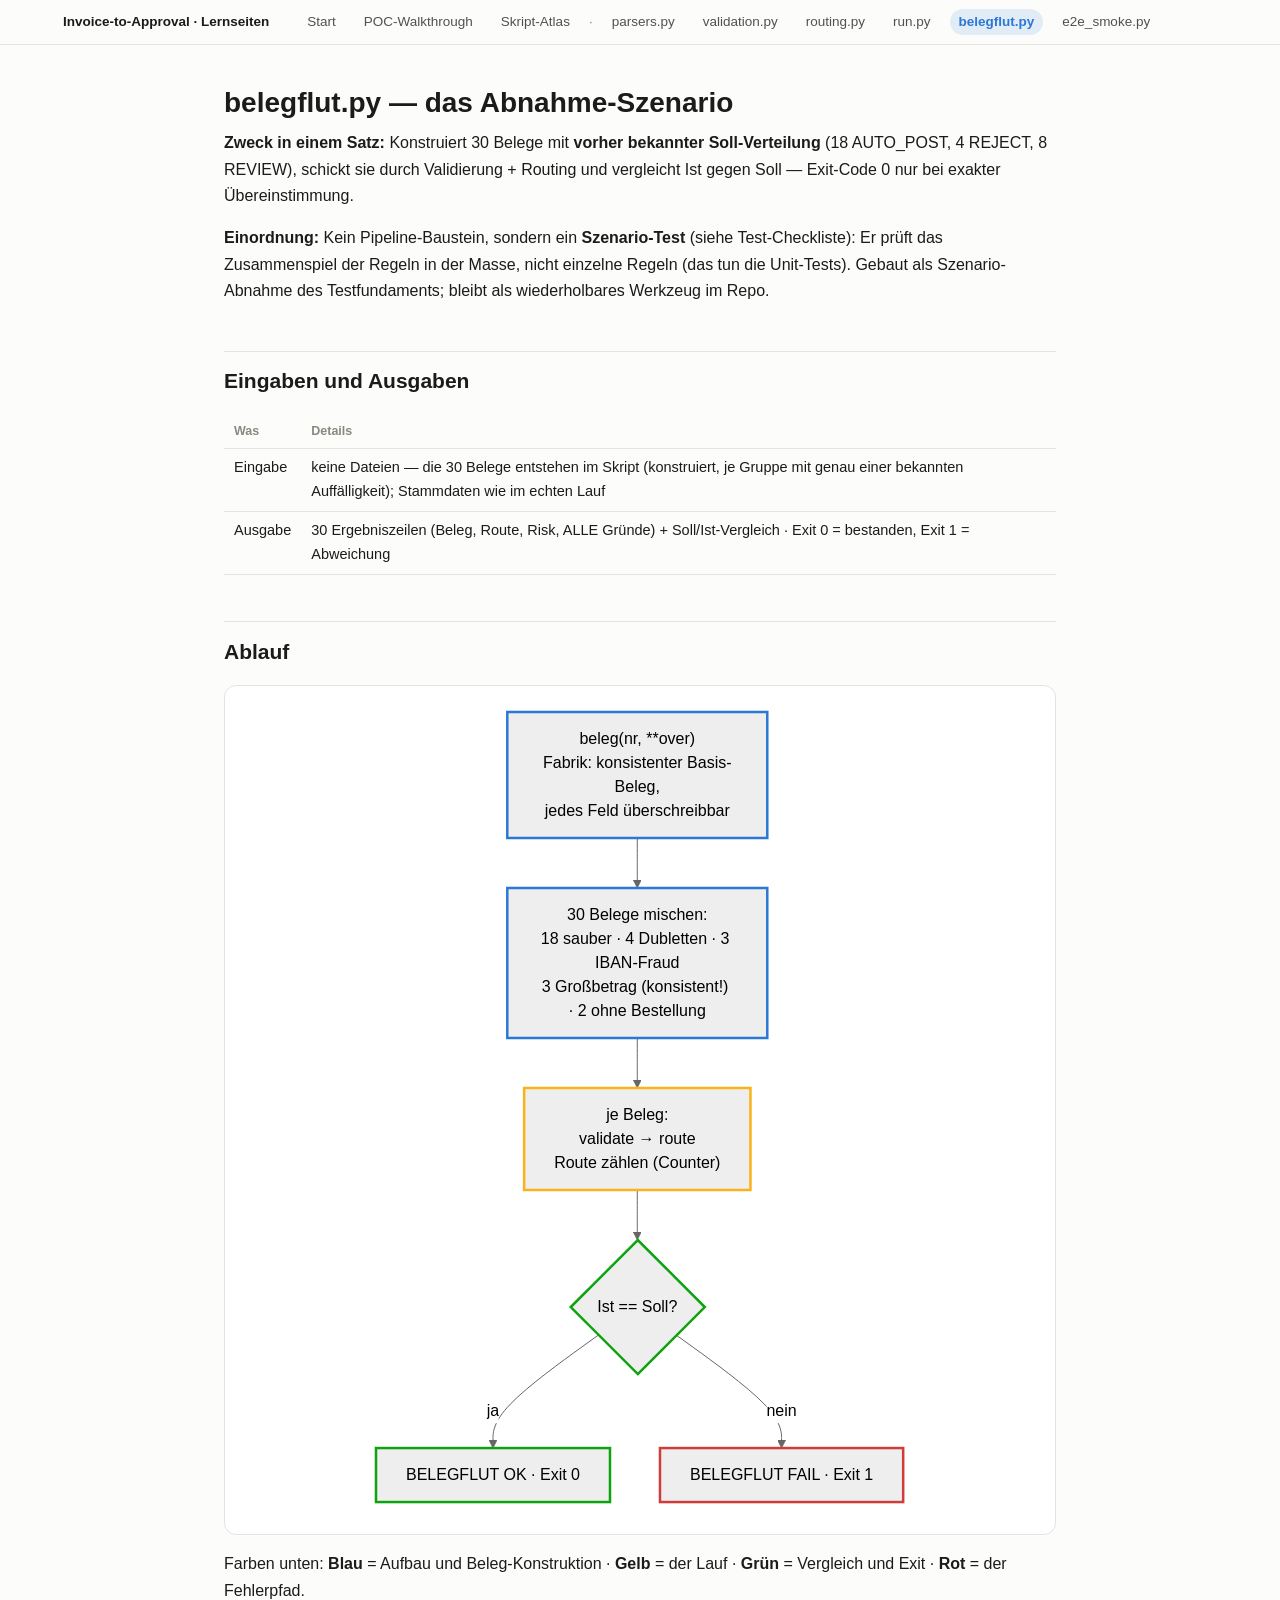
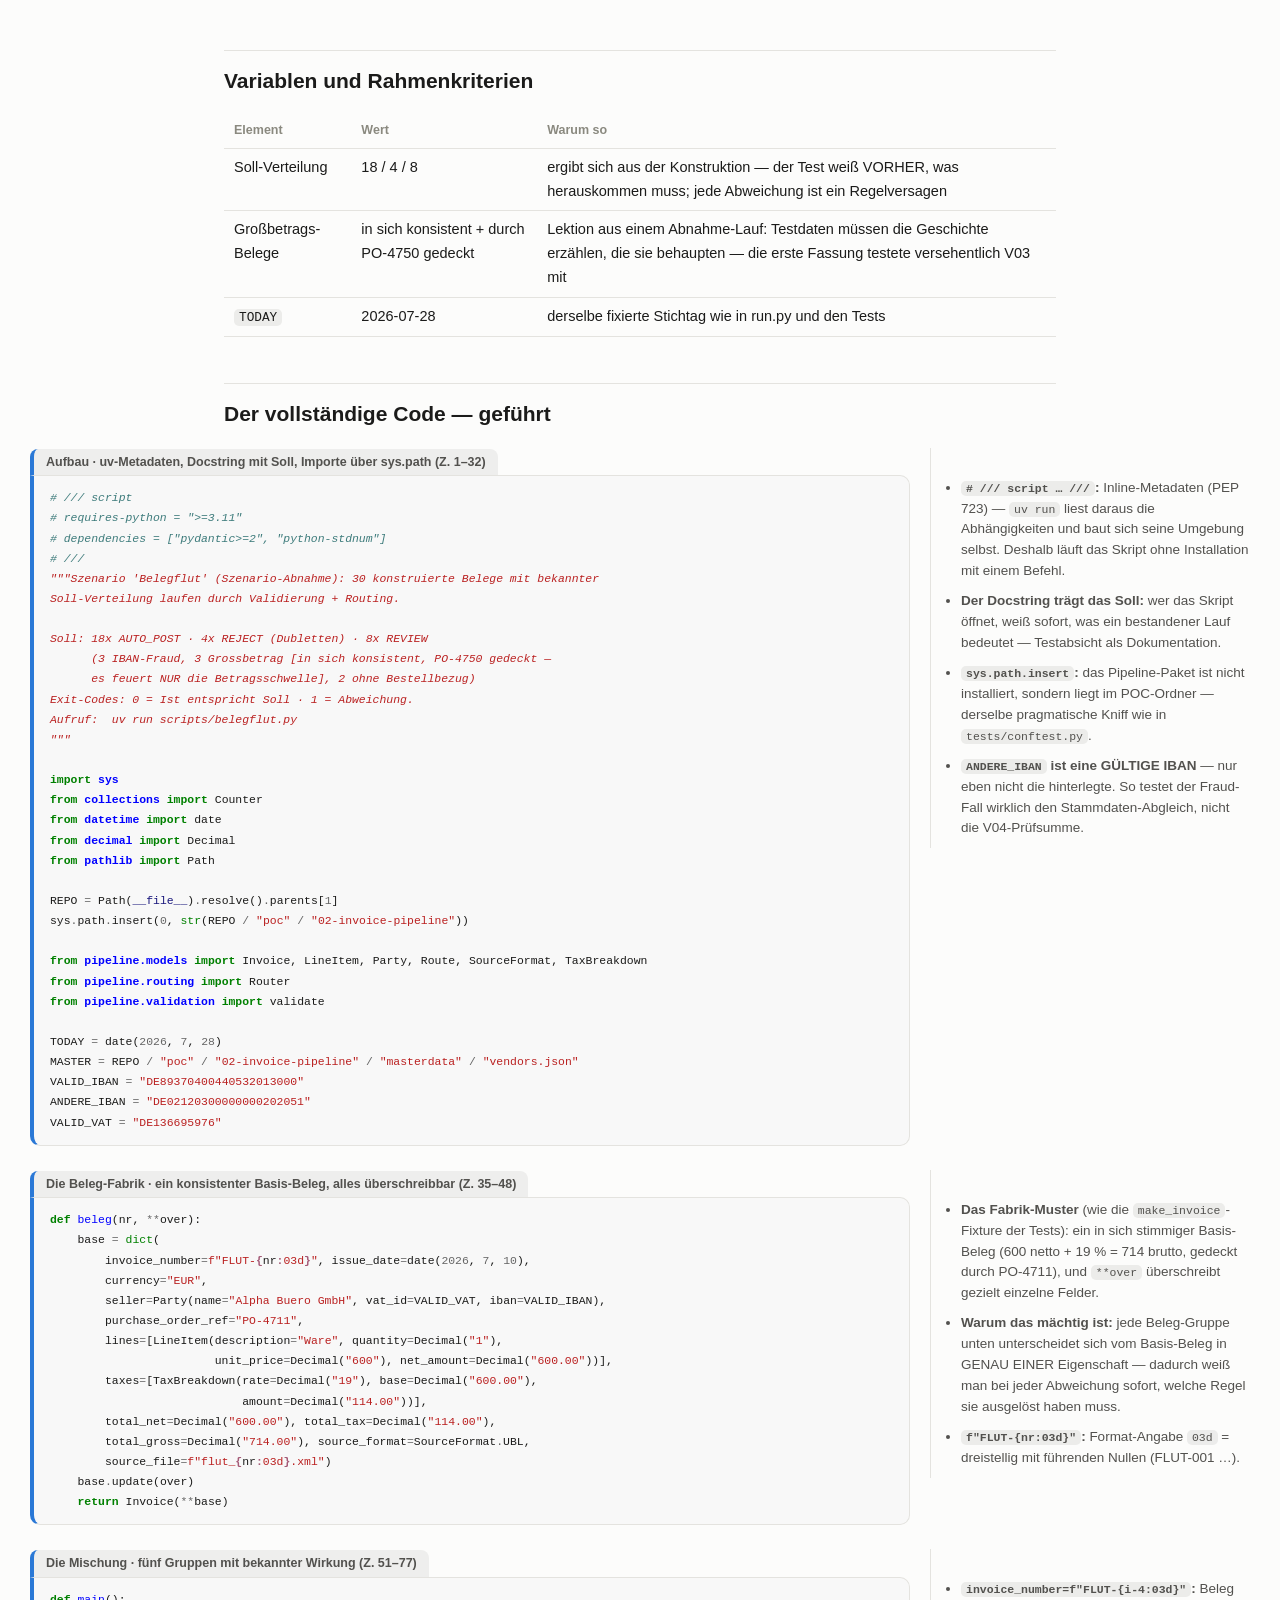
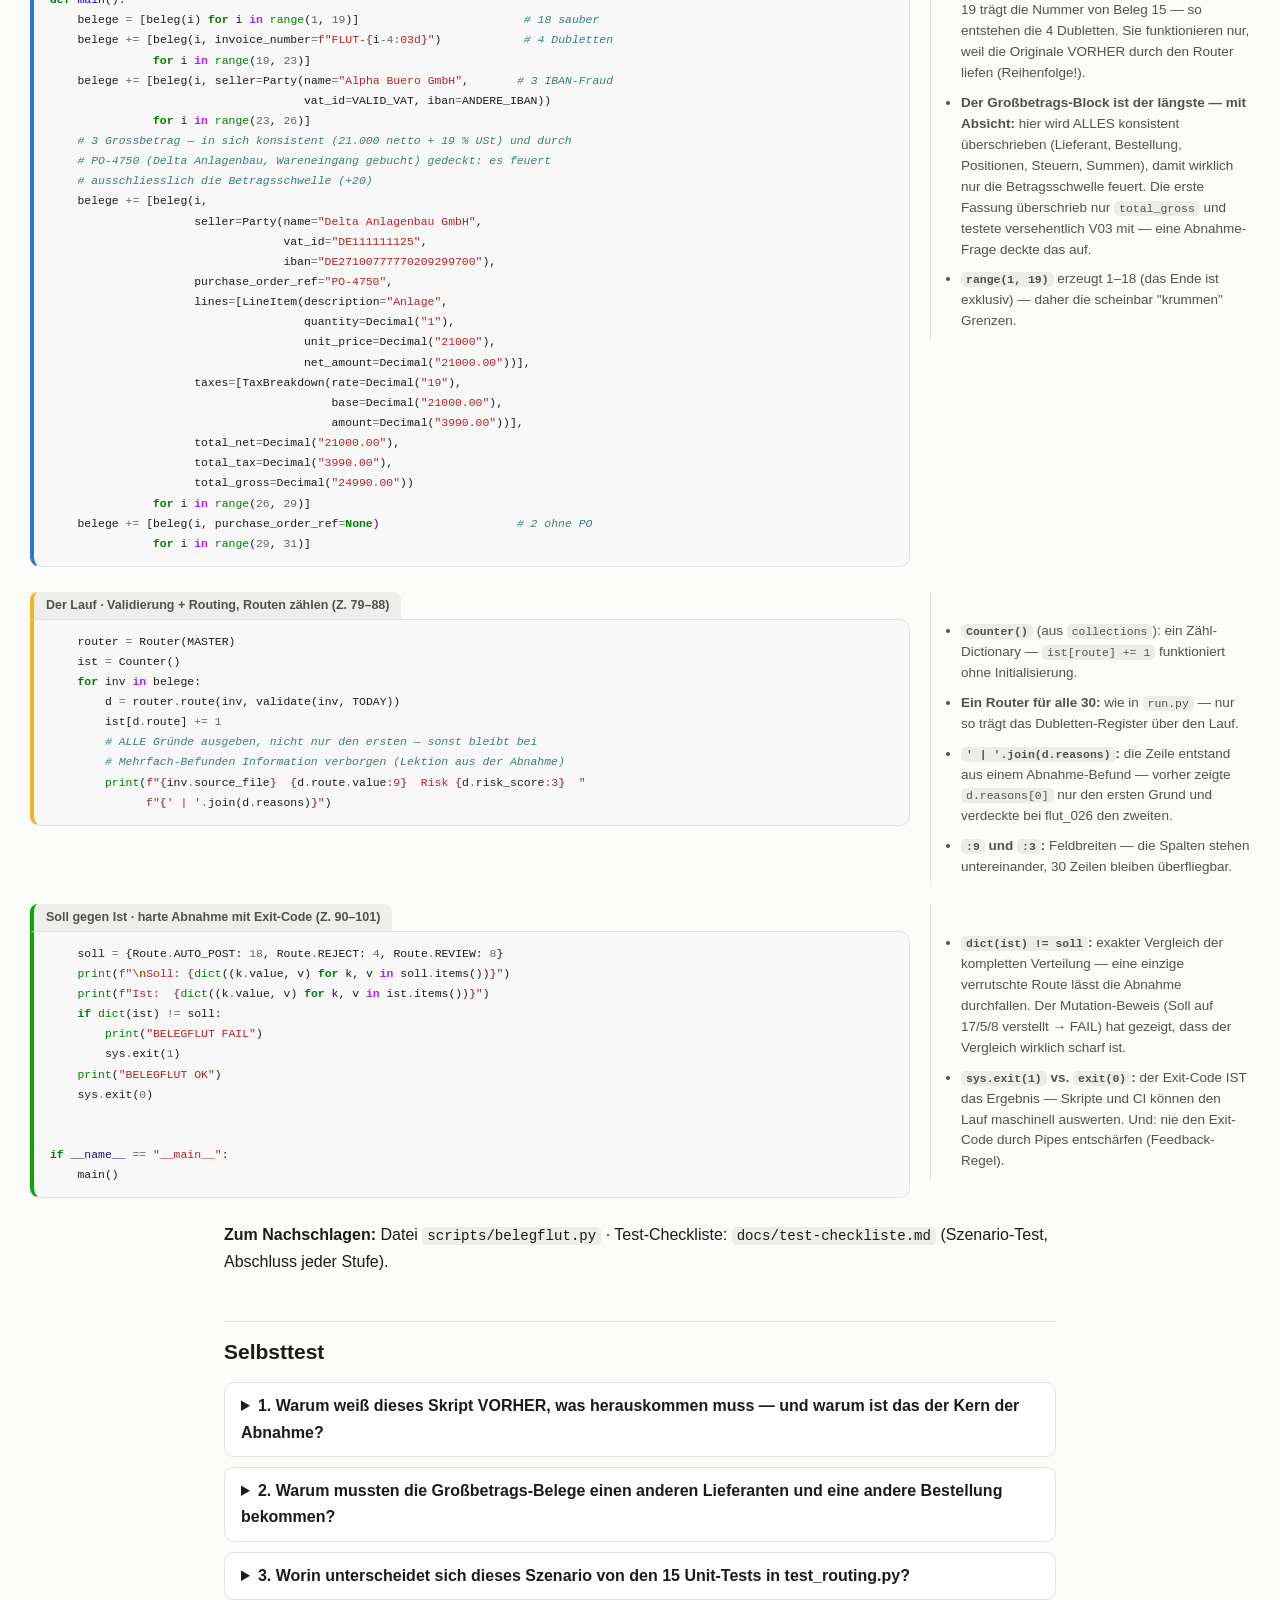
==== commit 8459a5a8: "nav: Landing Page aus jeder Unterseite erreichbar (Brand-Link + Start-Menüpunkt) Co-Authored-By: Cla" ====
--- a/docs/atlas-belegflut.html
+++ b/docs/atlas-belegflut.html
@@ -4,6 +4,10 @@
 <meta charset="utf-8">
 <meta name="viewport" content="width=device-width, initial-scale=1">
 <title>belegflut.py — das Abnahme-Szenario</title>
+<meta property="og:title" content="belegflut.py — das Abnahme-Szenario">
+<meta property="og:description" content="Invoice-to-Approval: sechs verzahnte POCs für Rechnungsautomatisierung (Process Mining, E-Rechnung, BPMN/DMN, n8n, LLM mit Human-in-the-Loop), als selbst-erklärendes Lern-Portal.">
+<meta property="og:type" content="website">
+<meta name="twitter:card" content="summary">
 <style>
   :root {
     color-scheme: light dark;
@@ -21,7 +25,9 @@
     border-bottom: 1px solid var(--line); font-size: 13.5px; }
   .topnav .inner { max-width: 1220px; margin: 0 auto; padding: 9px 24px;
     display: flex; gap: 4px 10px; flex-wrap: wrap; align-items: center; }
-  .topnav .brand { font-weight: 650; color: var(--ink); margin-right: 10px; }
+  .topnav .brand { font-weight: 650; color: var(--ink); margin-right: 10px;
+    text-decoration: none; }
+  .topnav .brand:hover { color: var(--accent); background: transparent; }
   .topnav a { color: var(--ink-2); text-decoration: none; padding: 2px 9px;
     border-radius: 999px; }
   .topnav a:hover { background: color-mix(in oklab, var(--ink) 6%, transparent); }
@@ -259,7 +265,7 @@
 </style>
 </head>
 <body>
-<nav class="topnav"><div class="inner"><span class="brand">Invoice-to-Approval · Lernseiten</span><a href="poc-walkthrough.html">POC-Walkthrough</a><a href="skript-atlas.html">Skript-Atlas</a><span class="sep" aria-hidden="true">·</span><a href="atlas-parsers.html">parsers.py</a><a href="atlas-validation.html">validation.py</a><a href="atlas-routing.html">routing.py</a><a href="atlas-run.html">run.py</a><a href="atlas-belegflut.html" class="active">belegflut.py</a><a href="atlas-e2e-smoke.html">e2e_smoke.py</a></div></nav>
+<nav class="topnav"><div class="inner"><a class="brand" href="index.html">Invoice-to-Approval · Lernseiten</a><a href="index.html">Start</a><a href="poc-walkthrough.html">POC-Walkthrough</a><a href="skript-atlas.html">Skript-Atlas</a><span class="sep" aria-hidden="true">·</span><a href="atlas-parsers.html">parsers.py</a><a href="atlas-validation.html">validation.py</a><a href="atlas-routing.html">routing.py</a><a href="atlas-run.html">run.py</a><a href="atlas-belegflut.html" class="active">belegflut.py</a><a href="atlas-e2e-smoke.html">e2e_smoke.py</a></div></nav>
 <main>
 <h1>belegflut.py — das Abnahme-Szenario</h1>
 <p><strong>Zweck in einem Satz:</strong> Konstruiert 30 Belege mit <strong>vorher bekannter
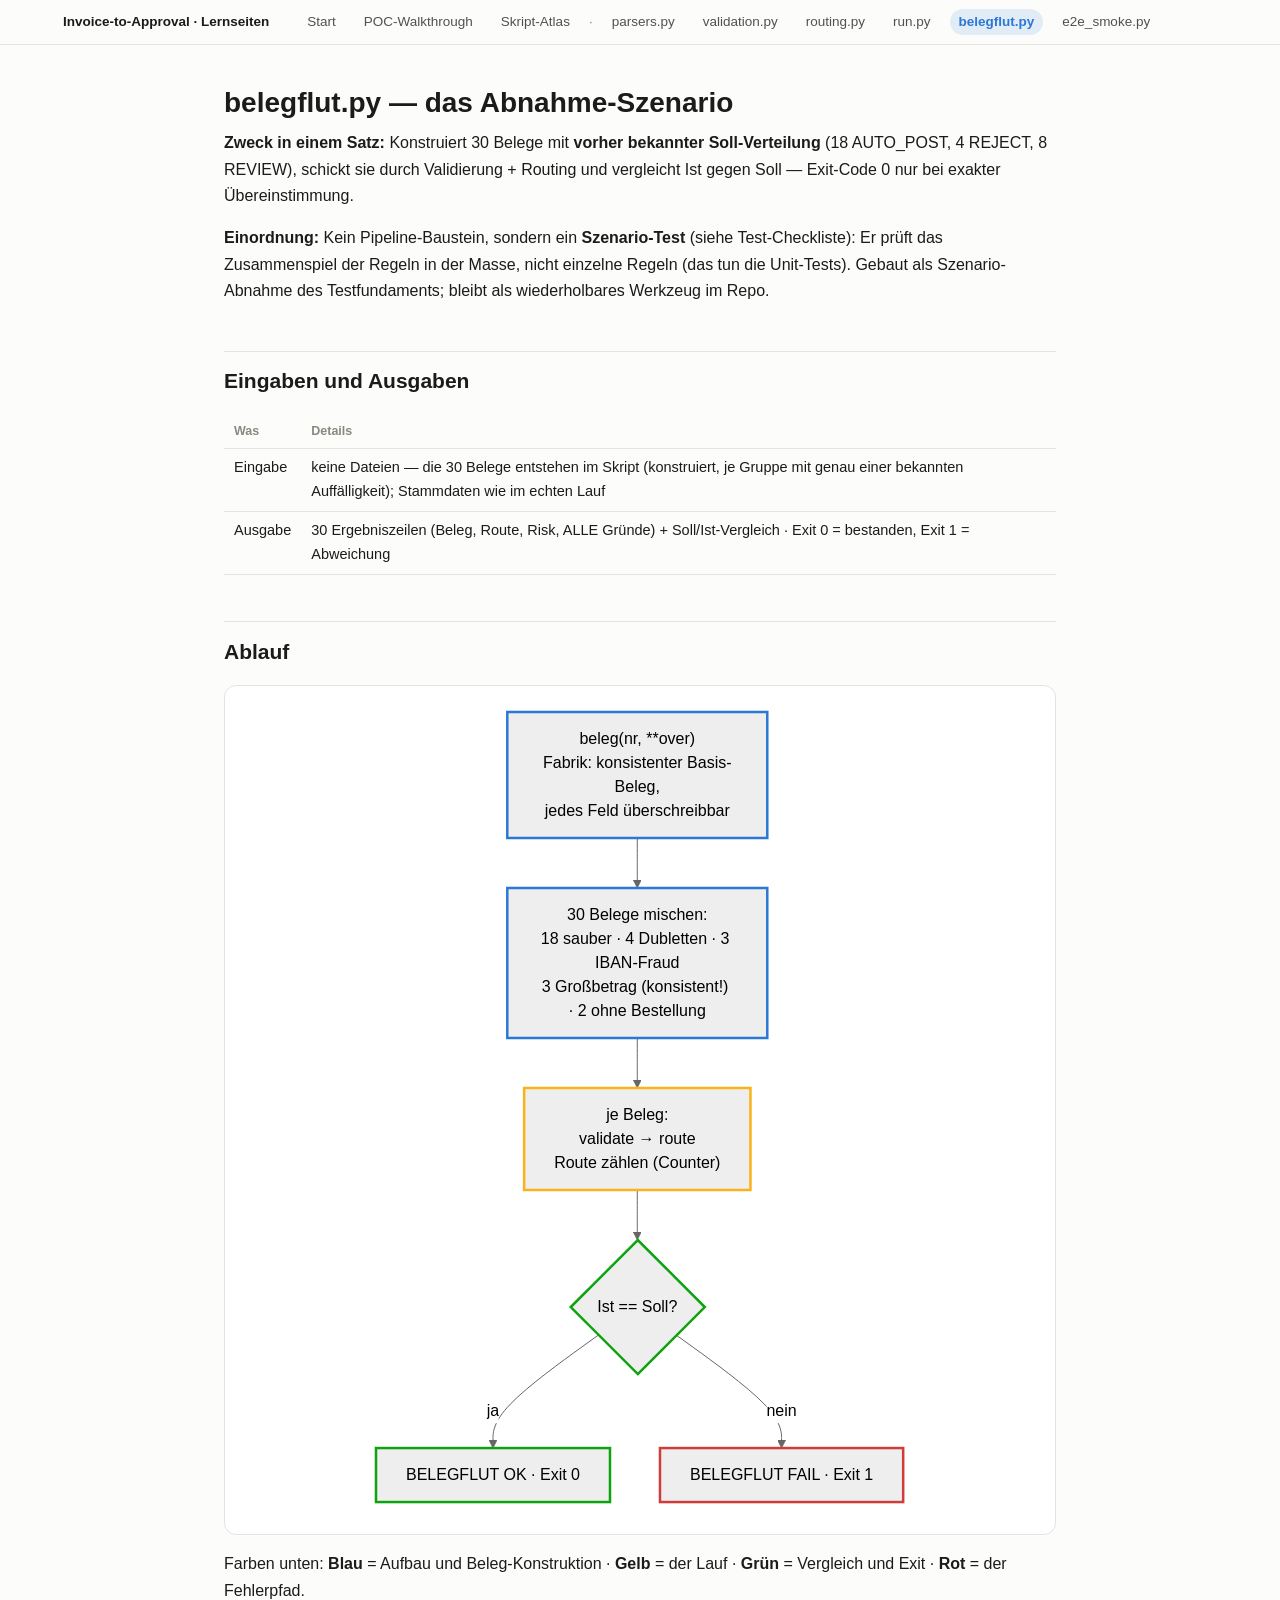
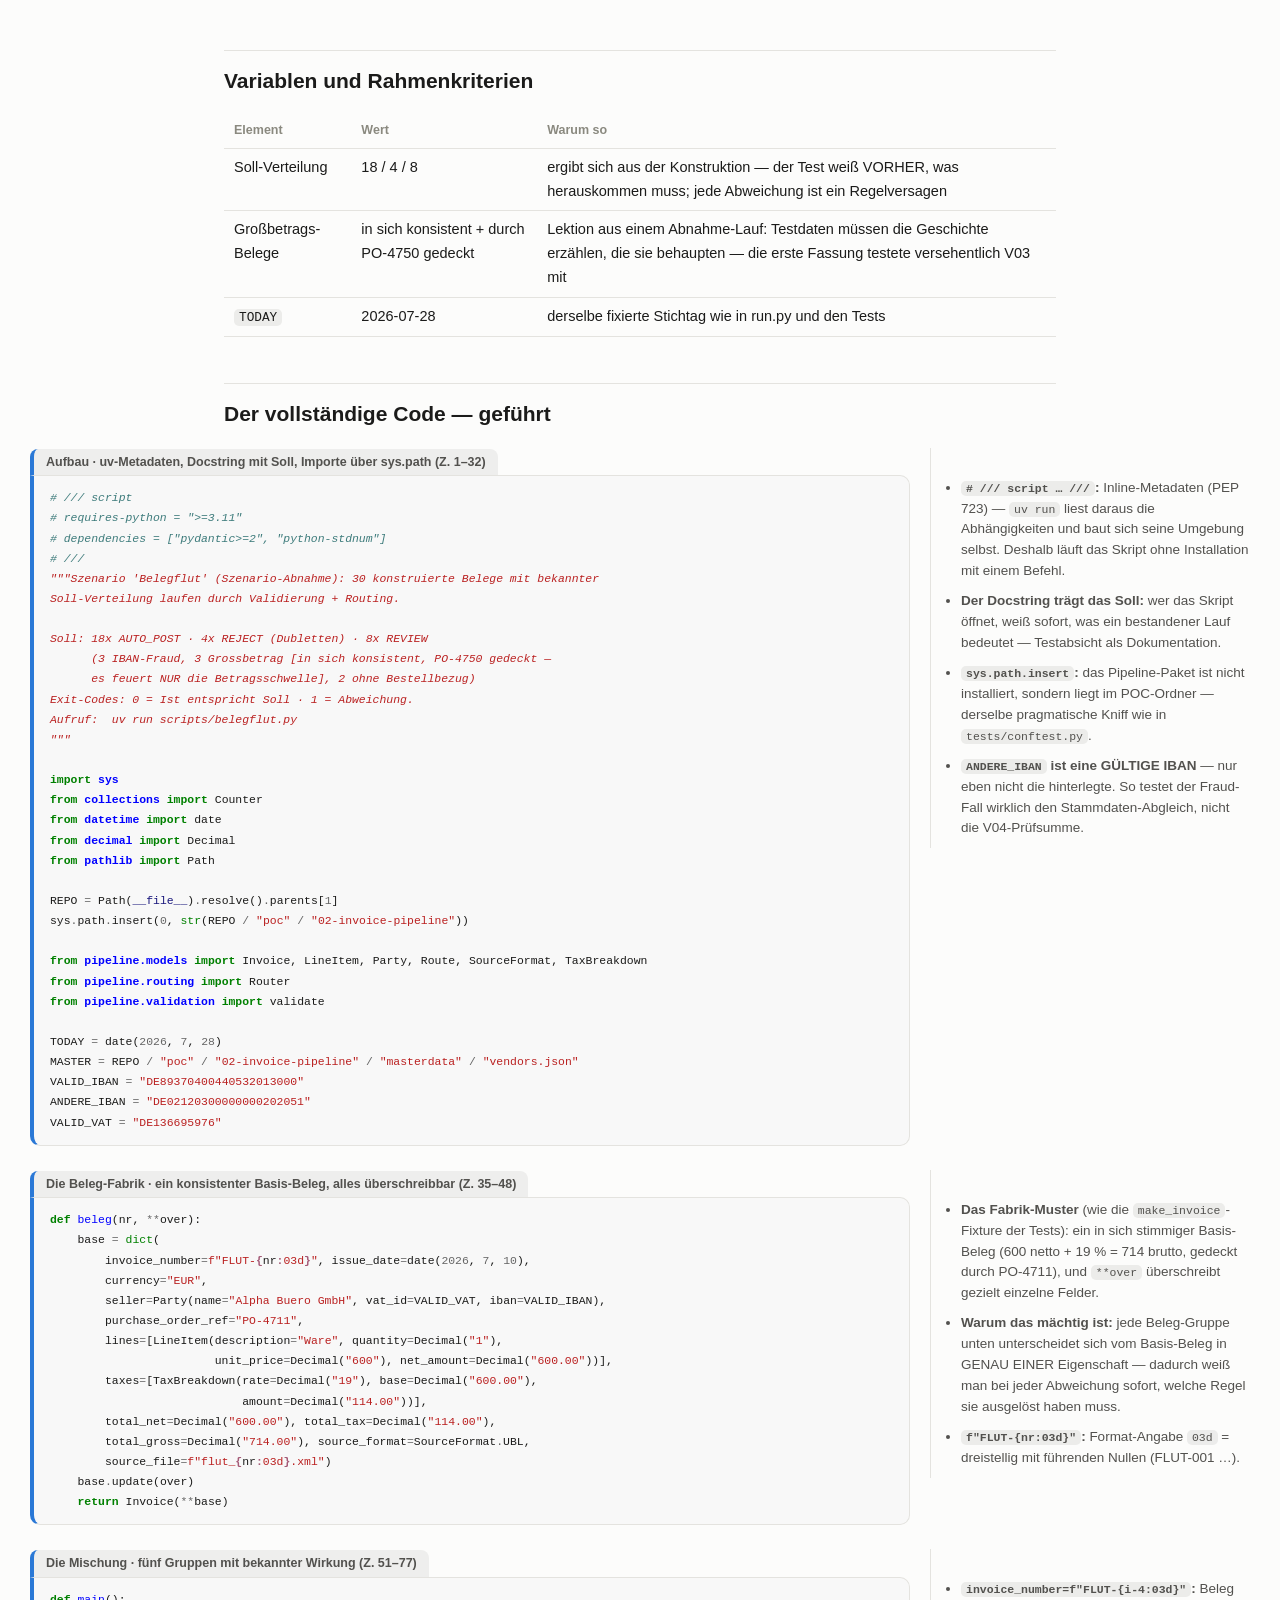
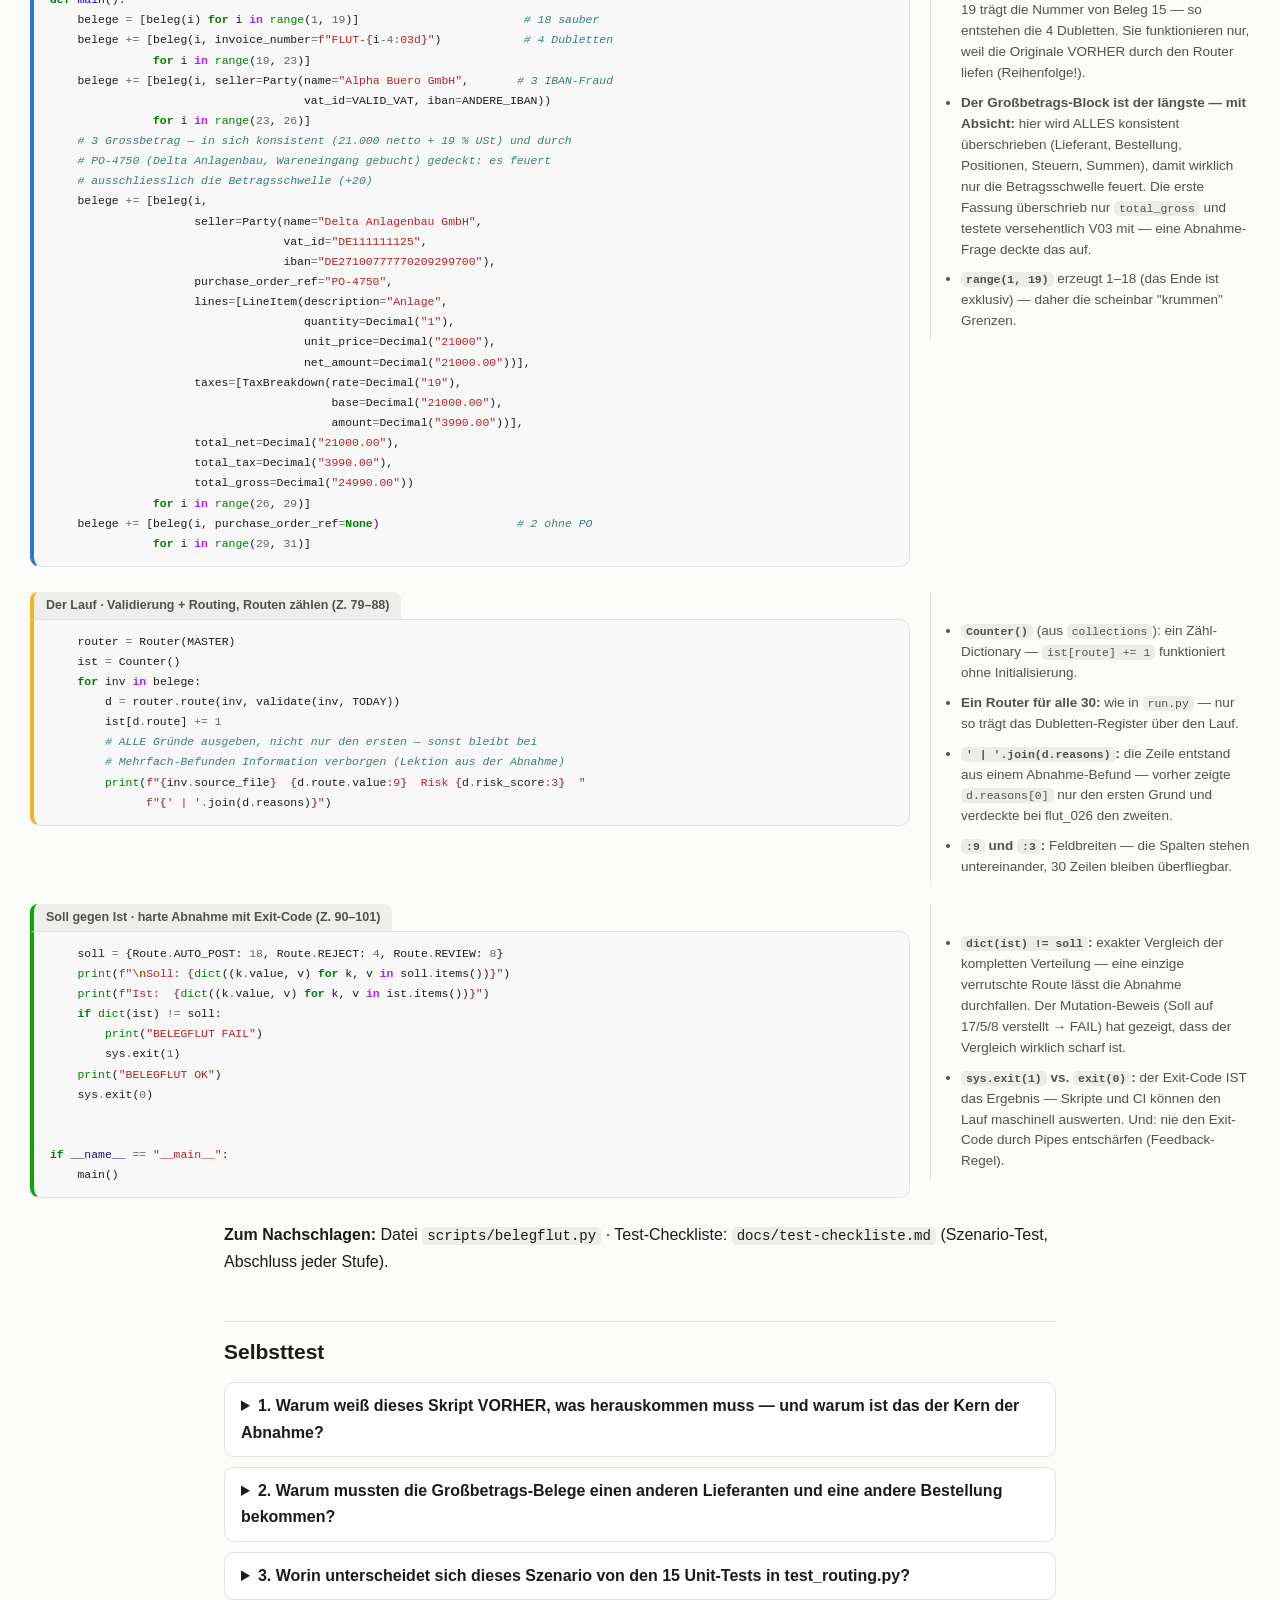
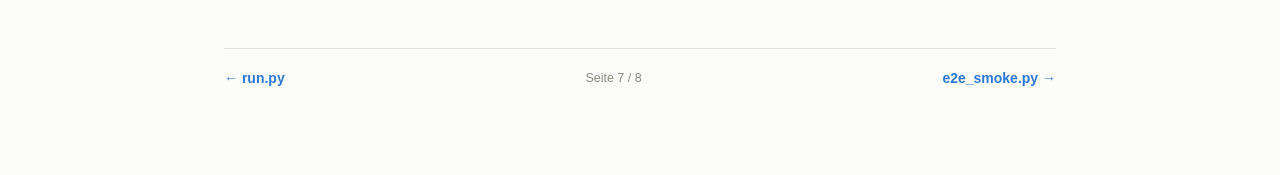
==== commit 06a95ab0: "gold: Demo-CTA (statisches Cockpit in docs/), og:image+og:url+Favicon, Weiter/Zurück-Navigation mit " ====
--- a/docs/atlas-belegflut.html
+++ b/docs/atlas-belegflut.html
@@ -7,7 +7,10 @@
 <meta property="og:title" content="belegflut.py — das Abnahme-Szenario">
 <meta property="og:description" content="Invoice-to-Approval: sechs verzahnte POCs für Rechnungsautomatisierung (Process Mining, E-Rechnung, BPMN/DMN, n8n, LLM mit Human-in-the-Loop), als selbst-erklärendes Lern-Portal.">
 <meta property="og:type" content="website">
-<meta name="twitter:card" content="summary">
+<meta property="og:url" content="https://janrummel.github.io/invoice-to-approval/atlas-belegflut.html">
+<meta property="og:image" content="https://janrummel.github.io/invoice-to-approval/og-image.png">
+<meta name="twitter:card" content="summary_large_image">
+<link rel="icon" href="data:image/svg+xml,<svg xmlns=%22http://www.w3.org/2000/svg%22 viewBox=%220 0 100 100%22><text y=%22.9em%22 font-size=%2290%22>🧾</text></svg>">
 <style>
   :root {
     color-scheme: light dark;
@@ -254,6 +257,11 @@
   blockquote { border-left: 3px solid var(--accent); margin: 1em 0;
     padding: 2px 0 2px 14px; color: var(--ink-2); }
   li { margin: .25em 0; }
+  .pagenav { display: flex; justify-content: space-between; align-items: center;
+    gap: 12px; margin-top: 48px; padding-top: 18px;
+    border-top: 1px solid var(--line); font-size: 14px; }
+  .pagenav a { color: var(--accent); text-decoration: none; font-weight: 600; }
+  .pagenav .pos { color: var(--ink-3); font-size: 12.5px; }
   @media print {
     body { background: #fff; color: #000; font-size: 12px; }
     .topnav { display: none; }
@@ -563,6 +571,7 @@
 (Dubletten brauchen ihre Originale), Verteilung, Regelinteraktion. Beide
 zusammen ergeben erst das Testfundament — Lücken des einen fängt das andere.</p>
 </details>
+<nav class="pagenav"><a href="atlas-run.html">&larr; run.py</a><span class="pos">Seite 7 / 8</span><a href="atlas-e2e-smoke.html">e2e_smoke.py &rarr;</a></nav>
 </main>
 <script src="mermaid.min.js"></script>
 <script>
